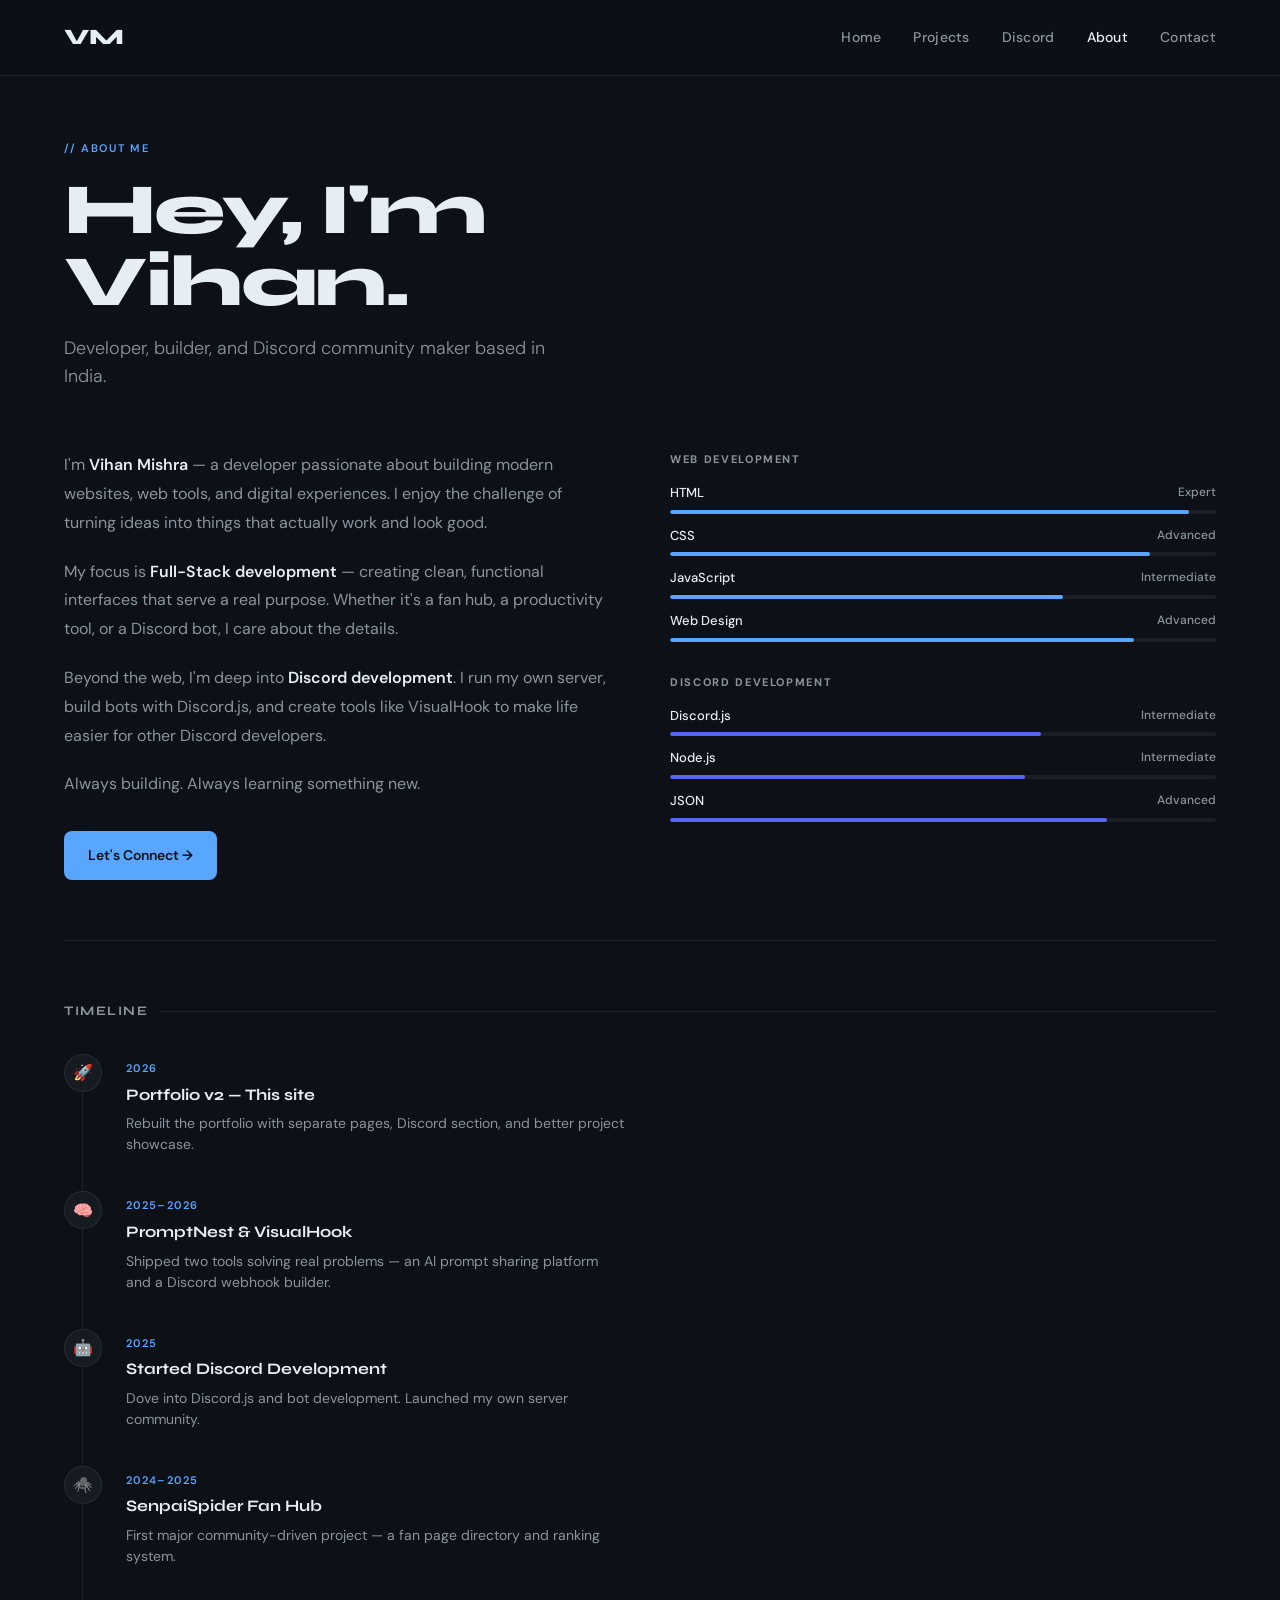
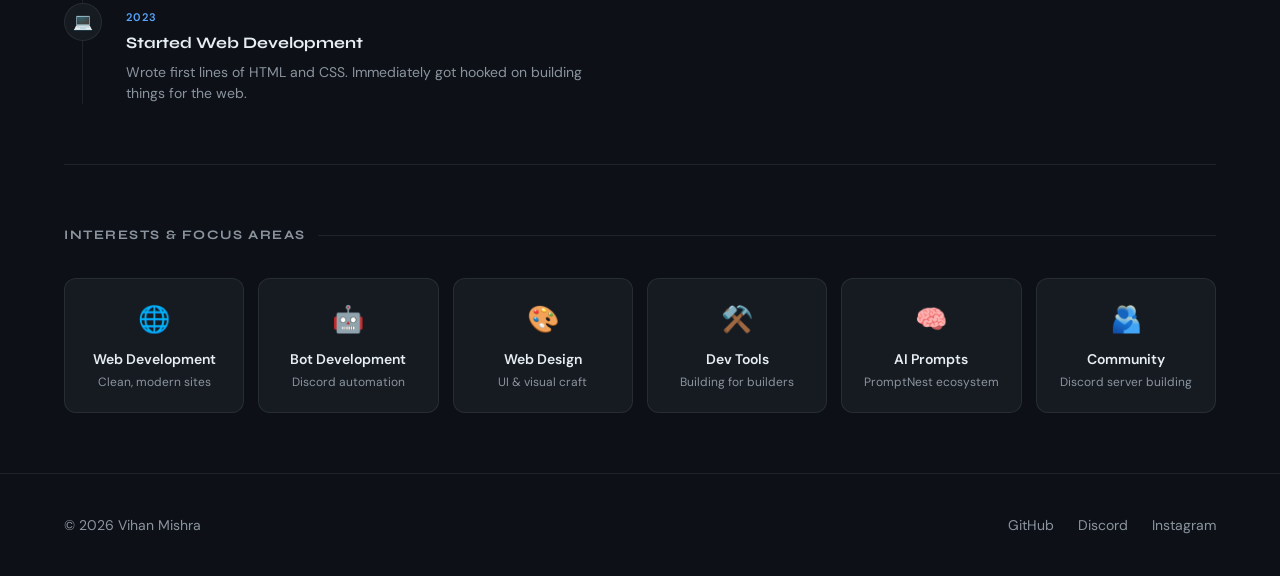
==== about.html @ db285f3c "Add files via upload" ====
<!DOCTYPE html>
<html lang="en">
<head>
<meta charset="UTF-8">
<meta name="viewport" content="width=device-width, initial-scale=1.0">
<title>About — Vihan Mishra</title>
<link rel="preconnect" href="https://fonts.googleapis.com">
<link rel="preconnect" href="https://fonts.gstatic.com" crossorigin>
<link href="https://fonts.googleapis.com/css2?family=Syne:wght@400;500;600;700;800&family=DM+Sans:ital,opsz,wght@0,9..40,300;0,9..40,400;0,9..40,500;1,9..40,300&display=swap" rel="stylesheet">
<link rel="stylesheet" href="shared.css">
<style>
.about-grid {
  display: grid;
  grid-template-columns: 1fr 1fr;
  gap: 60px;
  align-items: start;
}
@media (max-width: 760px) {
  .about-grid { grid-template-columns: 1fr; gap: 40px; }
}
.about-bio {
  font-size: 16px;
  color: var(--text-muted);
  line-height: 1.8;
}
.about-bio p { margin-bottom: 20px; }
.about-bio p:last-child { margin-bottom: 0; }
.about-bio strong { color: var(--text-primary); font-weight: 600; }

.skill-category {
  margin-bottom: 32px;
}
.skill-cat-title {
  font-size: 11px;
  font-weight: 700;
  letter-spacing: 0.15em;
  text-transform: uppercase;
  color: var(--text-muted);
  margin-bottom: 14px;
}
.skill-bars {
  display: flex;
  flex-direction: column;
  gap: 12px;
}
.skill-bar-item {
  display: flex;
  flex-direction: column;
  gap: 6px;
}
.skill-bar-label {
  display: flex;
  justify-content: space-between;
  font-size: 13px;
  font-weight: 500;
  color: var(--text-primary);
}
.skill-bar-label span { color: var(--text-muted); font-size: 12px; }
.skill-bar-track {
  height: 4px;
  background: rgba(255,255,255,0.06);
  border-radius: 2px;
  overflow: hidden;
}
.skill-bar-fill {
  height: 100%;
  background: var(--accent);
  border-radius: 2px;
  transform-origin: left;
  animation: fillBar 1.2s ease-out forwards;
  transform: scaleX(0);
}
@keyframes fillBar {
  to { transform: scaleX(1); }
}

.timeline {
  display: flex;
  flex-direction: column;
  gap: 0;
  position: relative;
}
.timeline::before {
  content: '';
  position: absolute;
  left: 18px;
  top: 0;
  bottom: 0;
  width: 1px;
  background: var(--border);
}
.tl-item {
  display: flex;
  gap: 24px;
  padding-bottom: 36px;
  position: relative;
}
.tl-item:last-child { padding-bottom: 0; }
.tl-dot {
  width: 38px;
  height: 38px;
  border-radius: 50%;
  background: var(--surface);
  border: 1px solid var(--border);
  display: flex;
  align-items: center;
  justify-content: center;
  font-size: 16px;
  flex-shrink: 0;
  position: relative;
  z-index: 1;
  transition: border-color 0.2s;
}
.tl-item:hover .tl-dot { border-color: var(--accent); }
.tl-content {
  padding-top: 6px;
}
.tl-date {
  font-size: 11px;
  font-weight: 600;
  letter-spacing: 0.1em;
  text-transform: uppercase;
  color: var(--accent);
  margin-bottom: 4px;
}
.tl-title {
  font-family: 'Syne', sans-serif;
  font-size: 16px;
  font-weight: 700;
  color: var(--text-primary);
  margin-bottom: 6px;
}
.tl-desc {
  font-size: 14px;
  color: var(--text-muted);
  line-height: 1.5;
}

.interests-grid {
  display: grid;
  grid-template-columns: repeat(auto-fill, minmax(180px, 1fr));
  gap: 14px;
  margin-top: 32px;
}
.interest-card {
  background: var(--surface);
  border: 1px solid var(--border);
  border-radius: 12px;
  padding: 20px;
  text-align: center;
  transition: all 0.2s;
}
.interest-card:hover {
  border-color: var(--accent);
  transform: translateY(-2px);
}
.interest-card .i-icon { font-size: 26px; margin-bottom: 8px; }
.interest-card .i-name { font-size: 14px; font-weight: 600; color: var(--text-primary); }
.interest-card .i-desc { font-size: 12px; color: var(--text-muted); margin-top: 2px; }
</style>
</head>
<body>
<nav class="nav">
  <a href="index.html" class="nav-logo">VM</a>
  <div class="nav-links">
    <a href="index.html">Home</a>
    <a href="projects.html">Projects</a>
    <a href="discord.html">Discord</a>
    <a href="about.html" class="active">About</a>
    <a href="contact.html">Contact</a>
  </div>
  <button class="nav-toggle" onclick="document.querySelector('.nav-links').classList.toggle('open')">☰</button>
</nav>

<main>
  <header class="page-header">
    <span class="page-tag">// about me</span>
    <h1>Hey, I'm<br>Vihan.</h1>
    <p>Developer, builder, and Discord community maker based in India.</p>
  </header>

  <section class="section" style="padding-top: 0;">
    <div class="about-grid">
      <div class="about-bio">
        <p>I'm <strong>Vihan Mishra</strong> — a developer passionate about building modern websites, web tools, and digital experiences. I enjoy the challenge of turning ideas into things that actually work and look good.</p>
        <p>My focus is <strong>Full-Stack development</strong> — creating clean, functional interfaces that serve a real purpose. Whether it's a fan hub, a productivity tool, or a Discord bot, I care about the details.</p>
        <p>Beyond the web, I'm deep into <strong>Discord development</strong>. I run my own server, build bots with Discord.js, and create tools like VisualHook to make life easier for other Discord developers.</p>
        <p>Always building. Always learning something new.</p>
        <div style="margin-top: 32px;">
          <a href="contact.html" style="display: inline-flex; align-items: center; gap: 8px; background: var(--accent); color: #0d1117; padding: 12px 24px; border-radius: 8px; font-weight: 600; font-size: 14px; text-decoration: none; transition: all 0.2s;">
            Let's Connect →
          </a>
        </div>
      </div>

      <div>
        <div class="skill-category">
          <div class="skill-cat-title">Web Development</div>
          <div class="skill-bars">
            <div class="skill-bar-item">
              <div class="skill-bar-label">HTML <span>Expert</span></div>
              <div class="skill-bar-track"><div class="skill-bar-fill" style="width: 95%;"></div></div>
            </div>
            <div class="skill-bar-item">
              <div class="skill-bar-label">CSS <span>Advanced</span></div>
              <div class="skill-bar-track"><div class="skill-bar-fill" style="width: 88%; animation-delay: 0.1s;"></div></div>
            </div>
            <div class="skill-bar-item">
              <div class="skill-bar-label">JavaScript <span>Intermediate</span></div>
              <div class="skill-bar-track"><div class="skill-bar-fill" style="width: 72%; animation-delay: 0.2s;"></div></div>
            </div>
            <div class="skill-bar-item">
              <div class="skill-bar-label">Web Design <span>Advanced</span></div>
              <div class="skill-bar-track"><div class="skill-bar-fill" style="width: 85%; animation-delay: 0.3s;"></div></div>
            </div>
          </div>
        </div>

        <div class="skill-category">
          <div class="skill-cat-title">Discord Development</div>
          <div class="skill-bars">
            <div class="skill-bar-item">
              <div class="skill-bar-label">Discord.js <span>Intermediate</span></div>
              <div class="skill-bar-track"><div class="skill-bar-fill" style="width: 68%; animation-delay: 0.4s; background: #5865F2;"></div></div>
            </div>
            <div class="skill-bar-item">
              <div class="skill-bar-label">Node.js <span>Intermediate</span></div>
              <div class="skill-bar-track"><div class="skill-bar-fill" style="width: 65%; animation-delay: 0.5s; background: #5865F2;"></div></div>
            </div>
            <div class="skill-bar-item">
              <div class="skill-bar-label">JSON <span>Advanced</span></div>
              <div class="skill-bar-track"><div class="skill-bar-fill" style="width: 80%; animation-delay: 0.6s; background: #5865F2;"></div></div>
            </div>
          </div>
        </div>
      </div>
    </div>
  </section>

  <div class="divider"></div>

  <section class="section">
    <div class="section-title">Timeline</div>
    <div class="timeline" style="max-width: 560px;">
      <div class="tl-item">
        <div class="tl-dot">🚀</div>
        <div class="tl-content">
          <div class="tl-date">2026</div>
          <div class="tl-title">Portfolio v2 — This site</div>
          <div class="tl-desc">Rebuilt the portfolio with separate pages, Discord section, and better project showcase.</div>
        </div>
      </div>
      <div class="tl-item">
        <div class="tl-dot">🧠</div>
        <div class="tl-content">
          <div class="tl-date">2025–2026</div>
          <div class="tl-title">PromptNest & VisualHook</div>
          <div class="tl-desc">Shipped two tools solving real problems — an AI prompt sharing platform and a Discord webhook builder.</div>
        </div>
      </div>
      <div class="tl-item">
        <div class="tl-dot">🤖</div>
        <div class="tl-content">
          <div class="tl-date">2025</div>
          <div class="tl-title">Started Discord Development</div>
          <div class="tl-desc">Dove into Discord.js and bot development. Launched my own server community.</div>
        </div>
      </div>
      <div class="tl-item">
        <div class="tl-dot">🕷️</div>
        <div class="tl-content">
          <div class="tl-date">2024–2025</div>
          <div class="tl-title">SenpaiSpider Fan Hub</div>
          <div class="tl-desc">First major community-driven project — a fan page directory and ranking system.</div>
        </div>
      </div>
      <div class="tl-item">
        <div class="tl-dot">💻</div>
        <div class="tl-content">
          <div class="tl-date">2023</div>
          <div class="tl-title">Started Web Development</div>
          <div class="tl-desc">Wrote first lines of HTML and CSS. Immediately got hooked on building things for the web.</div>
        </div>
      </div>
    </div>
  </section>

  <div class="divider"></div>

  <section class="section">
    <div class="section-title">Interests & Focus Areas</div>
    <div class="interests-grid">
      <div class="interest-card">
        <div class="i-icon">🌐</div>
        <div class="i-name">Web Development</div>
        <div class="i-desc">Clean, modern sites</div>
      </div>
      <div class="interest-card">
        <div class="i-icon">🤖</div>
        <div class="i-name">Bot Development</div>
        <div class="i-desc">Discord automation</div>
      </div>
      <div class="interest-card">
        <div class="i-icon">🎨</div>
        <div class="i-name">Web Design</div>
        <div class="i-desc">UI & visual craft</div>
      </div>
      <div class="interest-card">
        <div class="i-icon">⚒️</div>
        <div class="i-name">Dev Tools</div>
        <div class="i-desc">Building for builders</div>
      </div>
      <div class="interest-card">
        <div class="i-icon">🧠</div>
        <div class="i-name">AI Prompts</div>
        <div class="i-desc">PromptNest ecosystem</div>
      </div>
      <div class="interest-card">
        <div class="i-icon">🫂</div>
        <div class="i-name">Community</div>
        <div class="i-desc">Discord server building</div>
      </div>
    </div>
  </section>
</main>

<footer class="footer">
  <span>© 2026 Vihan Mishra</span>
  <div class="footer-links">
    <a href="https://github.com/skullvension" target="_blank">GitHub</a>
    <a href="https://discord.com/invite/7tSPQjtkhz" target="_blank">Discord</a>
    <a href="https://www.instagram.com/skullvension/" target="_blank">Instagram</a>
  </div>
</footer>
</body>
</html>
---- shared.css ----
*, *::before, *::after {
  box-sizing: border-box;
  margin: 0;
  padding: 0;
}

:root {
  --bg: #0d1117;
  --surface: #161b22;
  --surface-hover: #1c2330;
  --border: rgba(255,255,255,0.08);
  --border-hover: rgba(88,166,255,0.3);
  --text-primary: #e6edf3;
  --text-muted: #8b949e;
  --accent: #58a6ff;
  --accent-dim: rgba(88,166,255,0.15);
  --discord: #5865F2;
}

html { scroll-behavior: smooth; }

body {
  background: var(--bg);
  color: var(--text-primary);
  font-family: 'DM Sans', sans-serif;
  font-size: 16px;
  line-height: 1.6;
  -webkit-font-smoothing: antialiased;
}

/* NAV */
.nav {
  position: fixed;
  top: 0;
  left: 0;
  right: 0;
  z-index: 100;
  display: flex;
  align-items: center;
  justify-content: space-between;
  padding: 20px 5vw;
  background: rgba(13,17,23,0.85);
  backdrop-filter: blur(12px);
  border-bottom: 1px solid var(--border);
}
.nav-logo {
  font-family: 'Syne', sans-serif;
  font-size: 22px;
  font-weight: 800;
  color: var(--text-primary);
  text-decoration: none;
  letter-spacing: -0.02em;
}
.nav-logo span { color: var(--accent); }
.nav-links {
  display: flex;
  gap: 32px;
  align-items: center;
}
.nav-links a {
  font-size: 14px;
  font-weight: 500;
  color: var(--text-muted);
  text-decoration: none;
  letter-spacing: 0.02em;
  transition: color 0.2s;
}
.nav-links a:hover, .nav-links a.active { color: var(--text-primary); }
.nav-toggle {
  display: none;
  background: none;
  border: none;
  color: var(--text-primary);
  font-size: 22px;
  cursor: pointer;
}

@media (max-width: 680px) {
  .nav-toggle { display: block; }
  .nav-links {
    display: none;
    position: absolute;
    top: 100%;
    left: 0;
    right: 0;
    flex-direction: column;
    background: var(--surface);
    padding: 20px;
    gap: 16px;
    border-bottom: 1px solid var(--border);
  }
  .nav-links.open { display: flex; }
}

/* FOOTER */
.footer {
  border-top: 1px solid var(--border);
  padding: 40px 5vw;
  display: flex;
  justify-content: space-between;
  align-items: center;
  flex-wrap: wrap;
  gap: 16px;
  font-size: 14px;
  color: var(--text-muted);
}
.footer-links {
  display: flex;
  gap: 24px;
}
.footer-links a {
  color: var(--text-muted);
  text-decoration: none;
  transition: color 0.2s;
}
.footer-links a:hover { color: var(--accent); }

/* PAGE HEADER */
.page-header {
  padding: 140px 5vw 60px;
}
.page-tag {
  font-size: 11px;
  font-weight: 600;
  letter-spacing: 0.15em;
  text-transform: uppercase;
  color: var(--accent);
  margin-bottom: 16px;
  display: block;
}
.page-header h1 {
  font-family: 'Syne', sans-serif;
  font-size: clamp(36px, 7vw, 72px);
  font-weight: 800;
  line-height: 1;
  letter-spacing: -0.03em;
  color: var(--text-primary);
  margin-bottom: 16px;
}
.page-header p {
  font-size: clamp(15px, 2vw, 18px);
  color: var(--text-muted);
  max-width: 520px;
  font-weight: 300;
  line-height: 1.6;
}

/* SECTION */
.section {
  padding: 60px 5vw;
}
.section-title {
  font-family: 'Syne', sans-serif;
  font-size: 13px;
  font-weight: 700;
  letter-spacing: 0.12em;
  text-transform: uppercase;
  color: var(--text-muted);
  margin-bottom: 32px;
  display: flex;
  align-items: center;
  gap: 12px;
}
.section-title::after {
  content: '';
  flex: 1;
  height: 1px;
  background: var(--border);
}

/* CARDS GRID */
.cards-grid {
  display: grid;
  grid-template-columns: repeat(auto-fill, minmax(300px, 1fr));
  gap: 20px;
}

/* PROJECT CARD */
.project-card {
  background: var(--surface);
  border: 1px solid var(--border);
  border-radius: 16px;
  padding: 28px;
  display: flex;
  flex-direction: column;
  gap: 16px;
  transition: all 0.3s;
}
.project-card:hover {
  border-color: var(--border-hover);
  transform: translateY(-3px);
  background: var(--surface-hover);
}
.project-card-top {
  display: flex;
  justify-content: space-between;
  align-items: flex-start;
}
.project-icon {
  width: 44px;
  height: 44px;
  border-radius: 10px;
  background: var(--accent-dim);
  display: flex;
  align-items: center;
  justify-content: center;
  font-size: 20px;
}
.project-badge {
  font-size: 11px;
  font-weight: 600;
  letter-spacing: 0.08em;
  text-transform: uppercase;
  padding: 4px 10px;
  border-radius: 100px;
  background: var(--accent-dim);
  color: var(--accent);
}
.project-badge.soon {
  background: rgba(255,165,0,0.12);
  color: #f0a500;
}
.project-badge.demo {
  background: rgba(100,200,100,0.12);
  color: #6dbf7a;
}
.project-card h3 {
  font-family: 'Syne', sans-serif;
  font-size: 18px;
  font-weight: 700;
  color: var(--text-primary);
  margin: 0;
}
.project-card p {
  font-size: 14px;
  color: var(--text-muted);
  line-height: 1.5;
  flex: 1;
}
.project-link {
  display: inline-flex;
  align-items: center;
  gap: 6px;
  font-size: 13px;
  font-weight: 600;
  color: var(--accent);
  text-decoration: none;
  padding: 8px 0;
  transition: gap 0.2s;
}
.project-link:hover { gap: 10px; }
.project-link.disabled {
  color: var(--text-muted);
  cursor: default;
  pointer-events: none;
}

/* SKILL TAG */
.skill-tags {
  display: flex;
  flex-wrap: wrap;
  gap: 10px;
}
.skill-tag {
  font-size: 13px;
  font-weight: 500;
  padding: 8px 16px;
  border-radius: 8px;
  background: var(--surface);
  border: 1px solid var(--border);
  color: var(--text-muted);
  transition: all 0.2s;
}
.skill-tag:hover {
  border-color: var(--accent);
  color: var(--accent);
  background: var(--accent-dim);
}

/* DIVIDER LINE */
.divider {
  height: 1px;
  background: var(--border);
  margin: 0 5vw;
}
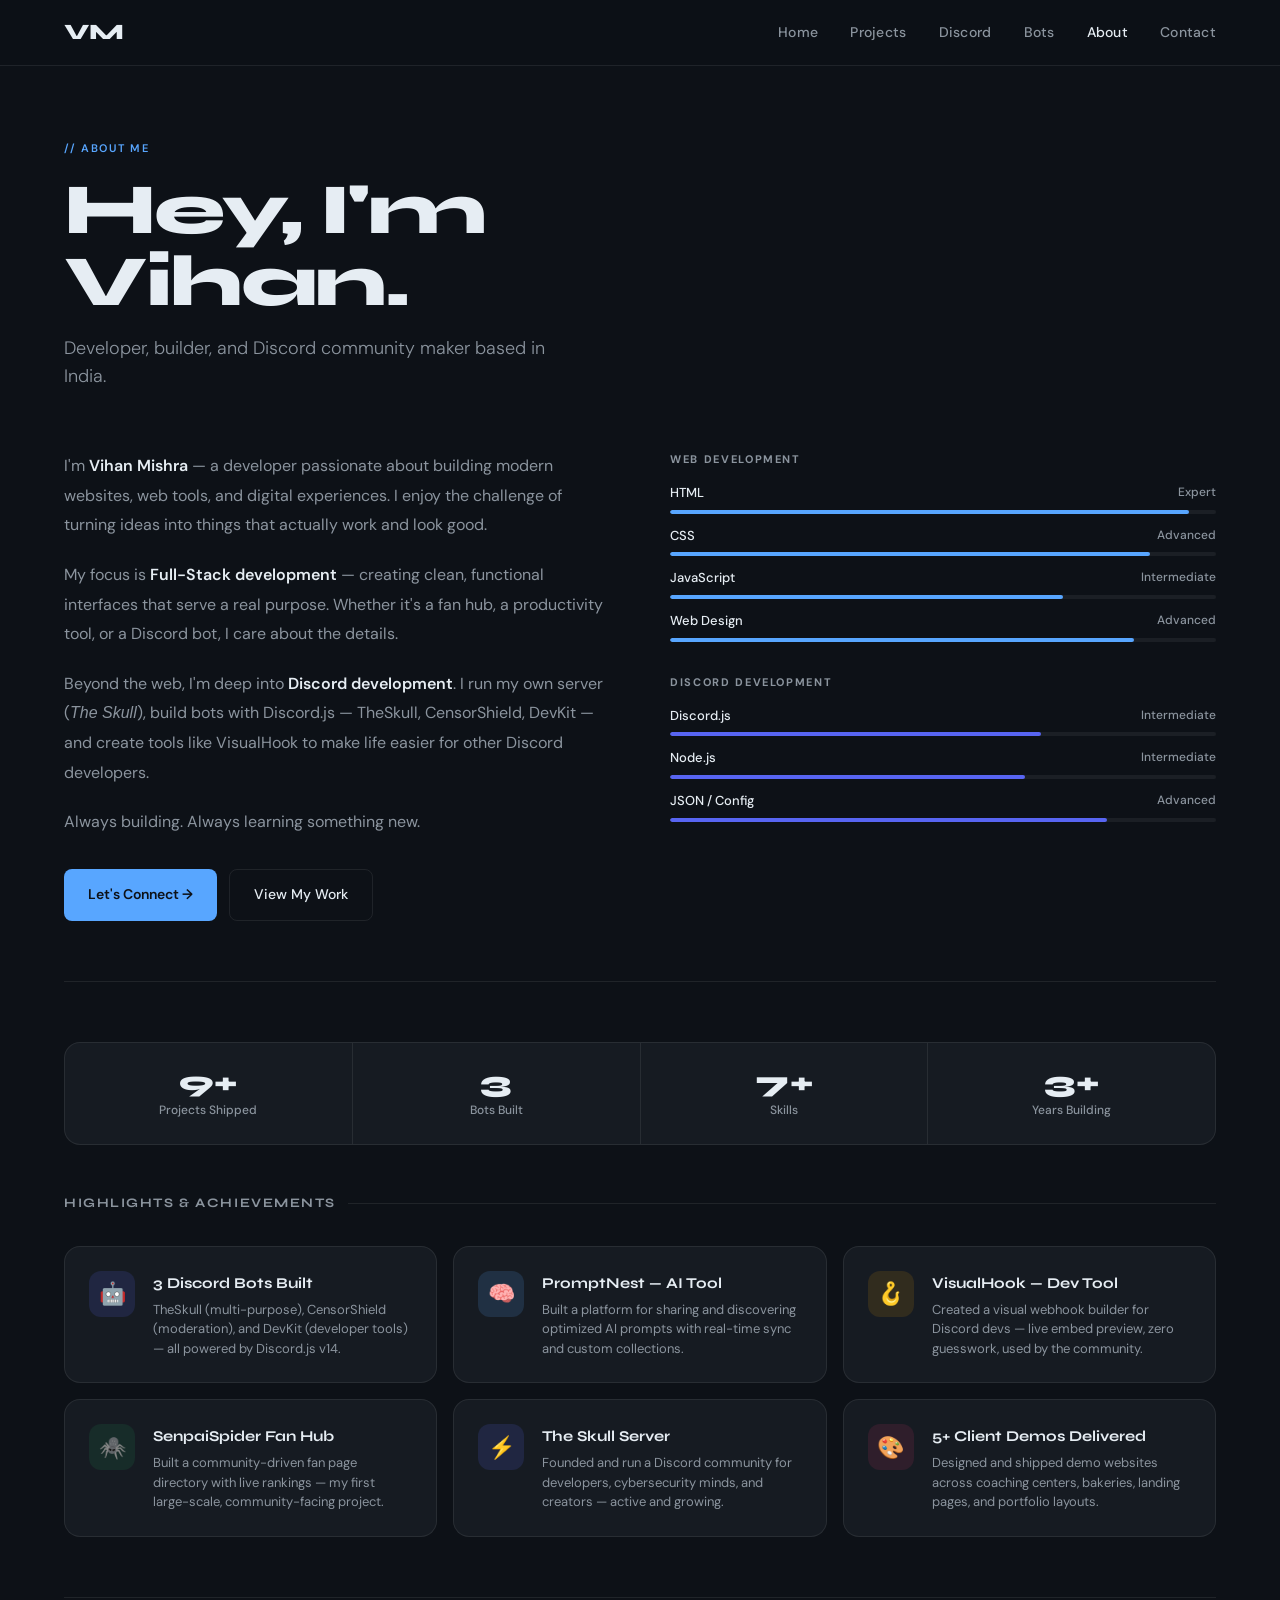
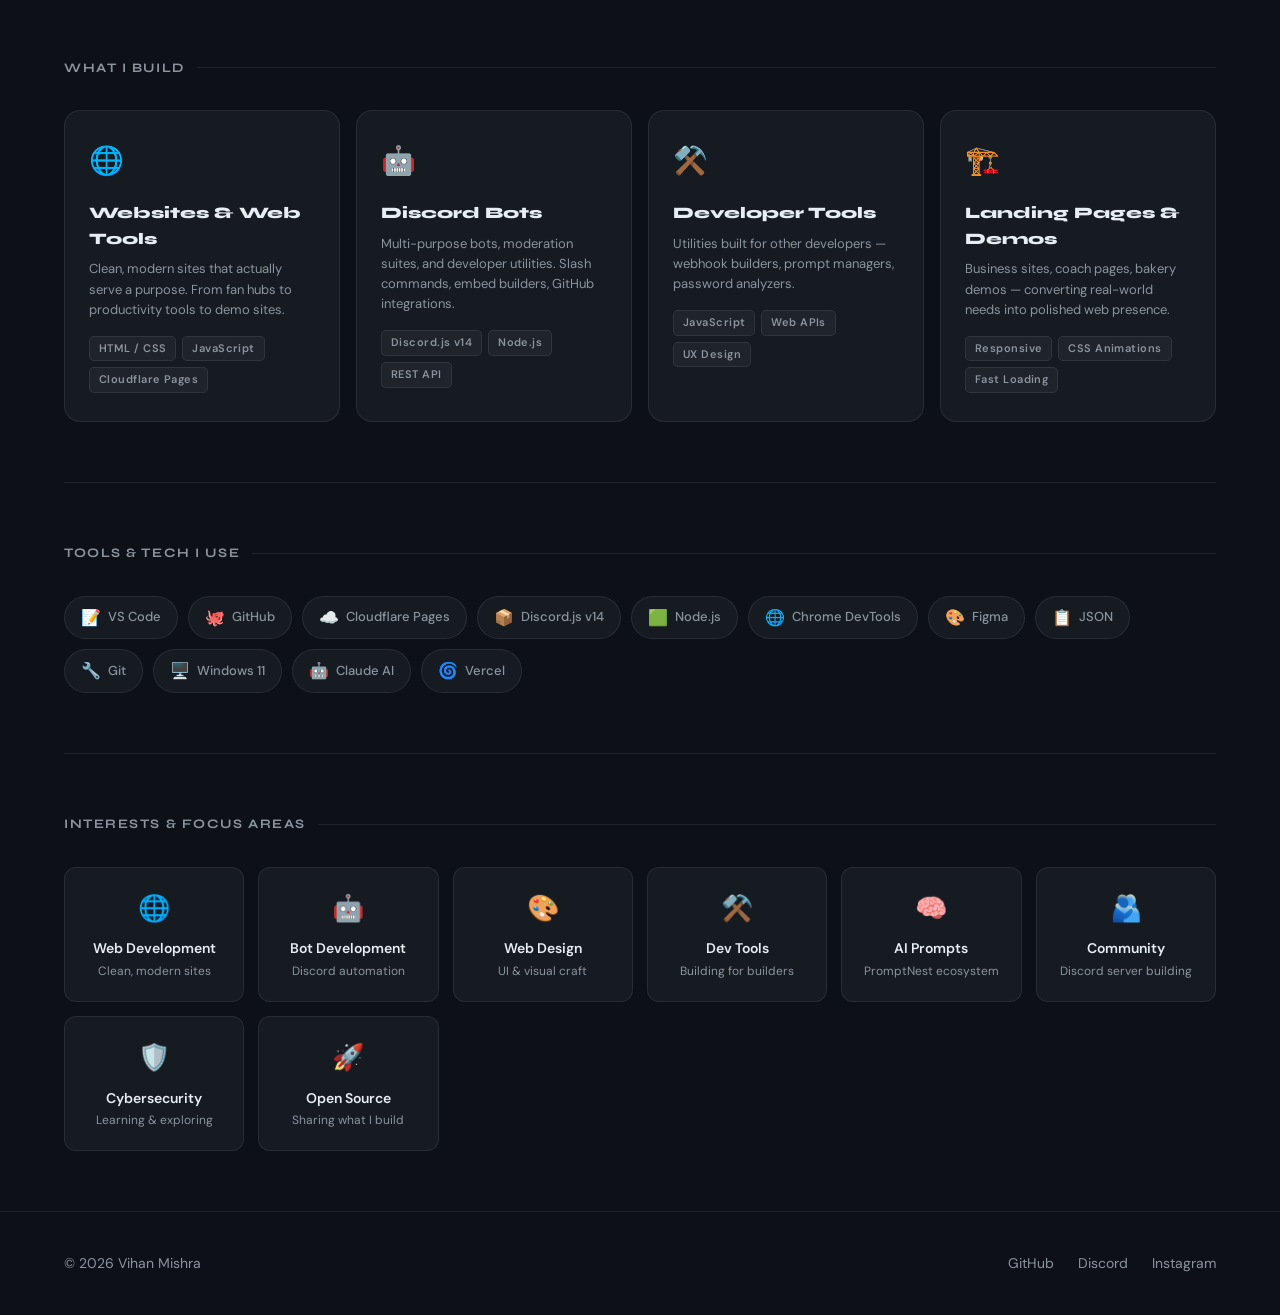
==== commit cae0613b: "Add files via upload" ====
--- a/about.html
+++ b/about.html
@@ -3,161 +3,13 @@
 <head>
 <meta charset="UTF-8">
 <meta name="viewport" content="width=device-width, initial-scale=1.0">
-<title>About — Vihan Mishra</title>
+<title>About | Vihan Mishra</title>
+<meta name="description" content="About Vihan Mishra — developer, builder, and Discord community maker based in India.">
 <link rel="preconnect" href="https://fonts.googleapis.com">
 <link rel="preconnect" href="https://fonts.gstatic.com" crossorigin>
 <link href="https://fonts.googleapis.com/css2?family=Syne:wght@400;500;600;700;800&family=DM+Sans:ital,opsz,wght@0,9..40,300;0,9..40,400;0,9..40,500;1,9..40,300&display=swap" rel="stylesheet">
-<link rel="stylesheet" href="shared.css">
-<style>
-.about-grid {
-  display: grid;
-  grid-template-columns: 1fr 1fr;
-  gap: 60px;
-  align-items: start;
-}
-@media (max-width: 760px) {
-  .about-grid { grid-template-columns: 1fr; gap: 40px; }
-}
-.about-bio {
-  font-size: 16px;
-  color: var(--text-muted);
-  line-height: 1.8;
-}
-.about-bio p { margin-bottom: 20px; }
-.about-bio p:last-child { margin-bottom: 0; }
-.about-bio strong { color: var(--text-primary); font-weight: 600; }
-
-.skill-category {
-  margin-bottom: 32px;
-}
-.skill-cat-title {
-  font-size: 11px;
-  font-weight: 700;
-  letter-spacing: 0.15em;
-  text-transform: uppercase;
-  color: var(--text-muted);
-  margin-bottom: 14px;
-}
-.skill-bars {
-  display: flex;
-  flex-direction: column;
-  gap: 12px;
-}
-.skill-bar-item {
-  display: flex;
-  flex-direction: column;
-  gap: 6px;
-}
-.skill-bar-label {
-  display: flex;
-  justify-content: space-between;
-  font-size: 13px;
-  font-weight: 500;
-  color: var(--text-primary);
-}
-.skill-bar-label span { color: var(--text-muted); font-size: 12px; }
-.skill-bar-track {
-  height: 4px;
-  background: rgba(255,255,255,0.06);
-  border-radius: 2px;
-  overflow: hidden;
-}
-.skill-bar-fill {
-  height: 100%;
-  background: var(--accent);
-  border-radius: 2px;
-  transform-origin: left;
-  animation: fillBar 1.2s ease-out forwards;
-  transform: scaleX(0);
-}
-@keyframes fillBar {
-  to { transform: scaleX(1); }
-}
-
-.timeline {
-  display: flex;
-  flex-direction: column;
-  gap: 0;
-  position: relative;
-}
-.timeline::before {
-  content: '';
-  position: absolute;
-  left: 18px;
-  top: 0;
-  bottom: 0;
-  width: 1px;
-  background: var(--border);
-}
-.tl-item {
-  display: flex;
-  gap: 24px;
-  padding-bottom: 36px;
-  position: relative;
-}
-.tl-item:last-child { padding-bottom: 0; }
-.tl-dot {
-  width: 38px;
-  height: 38px;
-  border-radius: 50%;
-  background: var(--surface);
-  border: 1px solid var(--border);
-  display: flex;
-  align-items: center;
-  justify-content: center;
-  font-size: 16px;
-  flex-shrink: 0;
-  position: relative;
-  z-index: 1;
-  transition: border-color 0.2s;
-}
-.tl-item:hover .tl-dot { border-color: var(--accent); }
-.tl-content {
-  padding-top: 6px;
-}
-.tl-date {
-  font-size: 11px;
-  font-weight: 600;
-  letter-spacing: 0.1em;
-  text-transform: uppercase;
-  color: var(--accent);
-  margin-bottom: 4px;
-}
-.tl-title {
-  font-family: 'Syne', sans-serif;
-  font-size: 16px;
-  font-weight: 700;
-  color: var(--text-primary);
-  margin-bottom: 6px;
-}
-.tl-desc {
-  font-size: 14px;
-  color: var(--text-muted);
-  line-height: 1.5;
-}
-
-.interests-grid {
-  display: grid;
-  grid-template-columns: repeat(auto-fill, minmax(180px, 1fr));
-  gap: 14px;
-  margin-top: 32px;
-}
-.interest-card {
-  background: var(--surface);
-  border: 1px solid var(--border);
-  border-radius: 12px;
-  padding: 20px;
-  text-align: center;
-  transition: all 0.2s;
-}
-.interest-card:hover {
-  border-color: var(--accent);
-  transform: translateY(-2px);
-}
-.interest-card .i-icon { font-size: 26px; margin-bottom: 8px; }
-.interest-card .i-name { font-size: 14px; font-weight: 600; color: var(--text-primary); }
-.interest-card .i-desc { font-size: 12px; color: var(--text-muted); margin-top: 2px; }
-</style>
+<link rel="stylesheet" href="css/shared.css">
+<link rel="stylesheet" href="css/about.css">
 </head>
 <body>
 <nav class="nav">
@@ -166,10 +18,11 @@
     <a href="index.html">Home</a>
     <a href="projects.html">Projects</a>
     <a href="discord.html">Discord</a>
+    <a href="bots.html">Bots</a>
     <a href="about.html" class="active">About</a>
     <a href="contact.html">Contact</a>
   </div>
-  <button class="nav-toggle" onclick="document.querySelector('.nav-links').classList.toggle('open')">☰</button>
+  <button class="nav-toggle" aria-label="Toggle navigation">☰</button>
 </nav>
 
 <main>
@@ -179,17 +32,17 @@
     <p>Developer, builder, and Discord community maker based in India.</p>
   </header>
 
+  <!-- ── BIO + SKILLS ── -->
   <section class="section" style="padding-top: 0;">
     <div class="about-grid">
       <div class="about-bio">
         <p>I'm <strong>Vihan Mishra</strong> — a developer passionate about building modern websites, web tools, and digital experiences. I enjoy the challenge of turning ideas into things that actually work and look good.</p>
         <p>My focus is <strong>Full-Stack development</strong> — creating clean, functional interfaces that serve a real purpose. Whether it's a fan hub, a productivity tool, or a Discord bot, I care about the details.</p>
-        <p>Beyond the web, I'm deep into <strong>Discord development</strong>. I run my own server, build bots with Discord.js, and create tools like VisualHook to make life easier for other Discord developers.</p>
+        <p>Beyond the web, I'm deep into <strong>Discord development</strong>. I run my own server (<em>The Skull</em>), build bots with Discord.js — TheSkull, CensorShield, DevKit — and create tools like VisualHook to make life easier for other Discord developers.</p>
         <p>Always building. Always learning something new.</p>
-        <div style="margin-top: 32px;">
-          <a href="contact.html" style="display: inline-flex; align-items: center; gap: 8px; background: var(--accent); color: #0d1117; padding: 12px 24px; border-radius: 8px; font-weight: 600; font-size: 14px; text-decoration: none; transition: all 0.2s;">
-            Let's Connect →
-          </a>
+        <div style="margin-top: 32px; display: flex; gap: 12px; flex-wrap: wrap;">
+          <a href="contact.html" style="display:inline-flex;align-items:center;gap:8px;background:var(--accent);color:#0d1117;padding:12px 24px;border-radius:8px;font-weight:600;font-size:14px;text-decoration:none;">Let's Connect →</a>
+          <a href="projects.html" style="display:inline-flex;align-items:center;gap:8px;border:1px solid var(--border);color:var(--text-primary);padding:12px 24px;border-radius:8px;font-weight:500;font-size:14px;text-decoration:none;transition:all 0.2s;">View My Work</a>
         </div>
       </div>
 
@@ -199,19 +52,19 @@
           <div class="skill-bars">
             <div class="skill-bar-item">
               <div class="skill-bar-label">HTML <span>Expert</span></div>
-              <div class="skill-bar-track"><div class="skill-bar-fill" style="width: 95%;"></div></div>
+              <div class="skill-bar-track"><div class="skill-bar-fill" style="width:95%;"></div></div>
             </div>
             <div class="skill-bar-item">
               <div class="skill-bar-label">CSS <span>Advanced</span></div>
-              <div class="skill-bar-track"><div class="skill-bar-fill" style="width: 88%; animation-delay: 0.1s;"></div></div>
+              <div class="skill-bar-track"><div class="skill-bar-fill" style="width:88%;animation-delay:0.1s;"></div></div>
             </div>
             <div class="skill-bar-item">
               <div class="skill-bar-label">JavaScript <span>Intermediate</span></div>
-              <div class="skill-bar-track"><div class="skill-bar-fill" style="width: 72%; animation-delay: 0.2s;"></div></div>
+              <div class="skill-bar-track"><div class="skill-bar-fill" style="width:72%;animation-delay:0.2s;"></div></div>
             </div>
             <div class="skill-bar-item">
               <div class="skill-bar-label">Web Design <span>Advanced</span></div>
-              <div class="skill-bar-track"><div class="skill-bar-fill" style="width: 85%; animation-delay: 0.3s;"></div></div>
+              <div class="skill-bar-track"><div class="skill-bar-fill" style="width:85%;animation-delay:0.3s;"></div></div>
             </div>
           </div>
         </div>
@@ -221,15 +74,15 @@
           <div class="skill-bars">
             <div class="skill-bar-item">
               <div class="skill-bar-label">Discord.js <span>Intermediate</span></div>
-              <div class="skill-bar-track"><div class="skill-bar-fill" style="width: 68%; animation-delay: 0.4s; background: #5865F2;"></div></div>
+              <div class="skill-bar-track"><div class="skill-bar-fill" style="width:68%;animation-delay:0.4s;background:#5865F2;"></div></div>
             </div>
             <div class="skill-bar-item">
               <div class="skill-bar-label">Node.js <span>Intermediate</span></div>
-              <div class="skill-bar-track"><div class="skill-bar-fill" style="width: 65%; animation-delay: 0.5s; background: #5865F2;"></div></div>
-            </div>
-            <div class="skill-bar-item">
-              <div class="skill-bar-label">JSON <span>Advanced</span></div>
-              <div class="skill-bar-track"><div class="skill-bar-fill" style="width: 80%; animation-delay: 0.6s; background: #5865F2;"></div></div>
+              <div class="skill-bar-track"><div class="skill-bar-fill" style="width:65%;animation-delay:0.5s;background:#5865F2;"></div></div>
+            </div>
+            <div class="skill-bar-item">
+              <div class="skill-bar-label">JSON / Config <span>Advanced</span></div>
+              <div class="skill-bar-track"><div class="skill-bar-fill" style="width:80%;animation-delay:0.6s;background:#5865F2;"></div></div>
             </div>
           </div>
         </div>
@@ -239,56 +92,150 @@
 
   <div class="divider"></div>
 
-  <section class="section">
-    <div class="section-title">Timeline</div>
-    <div class="timeline" style="max-width: 560px;">
-      <div class="tl-item">
-        <div class="tl-dot">🚀</div>
-        <div class="tl-content">
-          <div class="tl-date">2026</div>
-          <div class="tl-title">Portfolio v2 — This site</div>
-          <div class="tl-desc">Rebuilt the portfolio with separate pages, Discord section, and better project showcase.</div>
-        </div>
-      </div>
-      <div class="tl-item">
-        <div class="tl-dot">🧠</div>
-        <div class="tl-content">
-          <div class="tl-date">2025–2026</div>
-          <div class="tl-title">PromptNest & VisualHook</div>
-          <div class="tl-desc">Shipped two tools solving real problems — an AI prompt sharing platform and a Discord webhook builder.</div>
-        </div>
-      </div>
-      <div class="tl-item">
-        <div class="tl-dot">🤖</div>
-        <div class="tl-content">
-          <div class="tl-date">2025</div>
-          <div class="tl-title">Started Discord Development</div>
-          <div class="tl-desc">Dove into Discord.js and bot development. Launched my own server community.</div>
-        </div>
-      </div>
-      <div class="tl-item">
-        <div class="tl-dot">🕷️</div>
-        <div class="tl-content">
-          <div class="tl-date">2024–2025</div>
-          <div class="tl-title">SenpaiSpider Fan Hub</div>
-          <div class="tl-desc">First major community-driven project — a fan page directory and ranking system.</div>
-        </div>
-      </div>
-      <div class="tl-item">
-        <div class="tl-dot">💻</div>
-        <div class="tl-content">
-          <div class="tl-date">2023</div>
-          <div class="tl-title">Started Web Development</div>
-          <div class="tl-desc">Wrote first lines of HTML and CSS. Immediately got hooked on building things for the web.</div>
-        </div>
-      </div>
-    </div>
-  </section>
-
-  <div class="divider"></div>
-
-  <section class="section">
-    <div class="section-title">Interests & Focus Areas</div>
+  <!-- ── QUICK STATS ── -->
+  <section class="section">
+    <div class="about-stats">
+      <div class="about-stat">
+        <div class="as-num">9+</div>
+        <div class="as-label">Projects Shipped</div>
+      </div>
+      <div class="about-stat">
+        <div class="as-num">3</div>
+        <div class="as-label">Bots Built</div>
+      </div>
+      <div class="about-stat">
+        <div class="as-num">7+</div>
+        <div class="as-label">Skills</div>
+      </div>
+      <div class="about-stat">
+        <div class="as-num">3+</div>
+        <div class="as-label">Years Building</div>
+      </div>
+    </div>
+
+    <!-- ── ACHIEVEMENTS ── -->
+    <div class="section-title">Highlights &amp; Achievements</div>
+    <div class="achievements-grid">
+      <div class="achievement-card">
+        <div class="achievement-icon purple">🤖</div>
+        <div class="achievement-content">
+          <h4>3 Discord Bots Built</h4>
+          <p>TheSkull (multi-purpose), CensorShield (moderation), and DevKit (developer tools) — all powered by Discord.js v14.</p>
+        </div>
+      </div>
+      <div class="achievement-card">
+        <div class="achievement-icon" style="background:rgba(88,166,255,0.15);">🧠</div>
+        <div class="achievement-content">
+          <h4>PromptNest — AI Tool</h4>
+          <p>Built a platform for sharing and discovering optimized AI prompts with real-time sync and custom collections.</p>
+        </div>
+      </div>
+      <div class="achievement-card">
+        <div class="achievement-icon orange">🪝</div>
+        <div class="achievement-content">
+          <h4>VisualHook — Dev Tool</h4>
+          <p>Created a visual webhook builder for Discord devs — live embed preview, zero guesswork, used by the community.</p>
+        </div>
+      </div>
+      <div class="achievement-card">
+        <div class="achievement-icon green">🕷️</div>
+        <div class="achievement-content">
+          <h4>SenpaiSpider Fan Hub</h4>
+          <p>Built a community-driven fan page directory with live rankings — my first large-scale, community-facing project.</p>
+        </div>
+      </div>
+      <div class="achievement-card">
+        <div class="achievement-icon purple">⚡</div>
+        <div class="achievement-content">
+          <h4>The Skull Server</h4>
+          <p>Founded and run a Discord community for developers, cybersecurity minds, and creators — active and growing.</p>
+        </div>
+      </div>
+      <div class="achievement-card">
+        <div class="achievement-icon pink">🎨</div>
+        <div class="achievement-content">
+          <h4>5+ Client Demos Delivered</h4>
+          <p>Designed and shipped demo websites across coaching centers, bakeries, landing pages, and portfolio layouts.</p>
+        </div>
+      </div>
+    </div>
+  </section>
+
+  <div class="divider"></div>
+
+  <!-- ── WHAT I BUILD ── -->
+  <section class="section">
+    <div class="section-title">What I Build</div>
+    <div class="build-grid">
+      <div class="build-card">
+        <div class="build-emoji">🌐</div>
+        <h4>Websites &amp; Web Tools</h4>
+        <p>Clean, modern sites that actually serve a purpose. From fan hubs to productivity tools to demo sites.</p>
+        <div class="build-examples">
+          <span class="build-ex">HTML / CSS</span>
+          <span class="build-ex">JavaScript</span>
+          <span class="build-ex">Cloudflare Pages</span>
+        </div>
+      </div>
+      <div class="build-card discord">
+        <div class="build-emoji">🤖</div>
+        <h4>Discord Bots</h4>
+        <p>Multi-purpose bots, moderation suites, and developer utilities. Slash commands, embed builders, GitHub integrations.</p>
+        <div class="build-examples">
+          <span class="build-ex">Discord.js v14</span>
+          <span class="build-ex">Node.js</span>
+          <span class="build-ex">REST API</span>
+        </div>
+      </div>
+      <div class="build-card">
+        <div class="build-emoji">⚒️</div>
+        <h4>Developer Tools</h4>
+        <p>Utilities built for other developers — webhook builders, prompt managers, password analyzers.</p>
+        <div class="build-examples">
+          <span class="build-ex">JavaScript</span>
+          <span class="build-ex">Web APIs</span>
+          <span class="build-ex">UX Design</span>
+        </div>
+      </div>
+      <div class="build-card">
+        <div class="build-emoji">🏗️</div>
+        <h4>Landing Pages &amp; Demos</h4>
+        <p>Business sites, coach pages, bakery demos — converting real-world needs into polished web presence.</p>
+        <div class="build-examples">
+          <span class="build-ex">Responsive</span>
+          <span class="build-ex">CSS Animations</span>
+          <span class="build-ex">Fast Loading</span>
+        </div>
+      </div>
+    </div>
+  </section>
+
+  <div class="divider"></div>
+
+  <!-- ── TOOLS I USE ── -->
+  <section class="section">
+    <div class="section-title">Tools &amp; Tech I Use</div>
+    <div class="tools-mosaic">
+      <div class="tool-pill"><span>📝</span> VS Code</div>
+      <div class="tool-pill"><span>🐙</span> GitHub</div>
+      <div class="tool-pill"><span>☁️</span> Cloudflare Pages</div>
+      <div class="tool-pill"><span>📦</span> Discord.js v14</div>
+      <div class="tool-pill"><span>🟩</span> Node.js</div>
+      <div class="tool-pill"><span>🌐</span> Chrome DevTools</div>
+      <div class="tool-pill"><span>🎨</span> Figma</div>
+      <div class="tool-pill"><span>📋</span> JSON</div>
+      <div class="tool-pill"><span>🔧</span> Git</div>
+      <div class="tool-pill"><span>🖥️</span> Windows 11</div>
+      <div class="tool-pill"><span>🤖</span> Claude AI</div>
+      <div class="tool-pill"><span>🌀</span> Vercel</div>
+    </div>
+  </section>
+
+  <div class="divider"></div>
+
+  <!-- ── INTERESTS ── -->
+  <section class="section">
+    <div class="section-title">Interests &amp; Focus Areas</div>
     <div class="interests-grid">
       <div class="interest-card">
         <div class="i-icon">🌐</div>
@@ -303,7 +250,7 @@
       <div class="interest-card">
         <div class="i-icon">🎨</div>
         <div class="i-name">Web Design</div>
-        <div class="i-desc">UI & visual craft</div>
+        <div class="i-desc">UI &amp; visual craft</div>
       </div>
       <div class="interest-card">
         <div class="i-icon">⚒️</div>
@@ -320,6 +267,16 @@
         <div class="i-name">Community</div>
         <div class="i-desc">Discord server building</div>
       </div>
+      <div class="interest-card">
+        <div class="i-icon">🛡️</div>
+        <div class="i-name">Cybersecurity</div>
+        <div class="i-desc">Learning &amp; exploring</div>
+      </div>
+      <div class="interest-card">
+        <div class="i-icon">🚀</div>
+        <div class="i-name">Open Source</div>
+        <div class="i-desc">Sharing what I build</div>
+      </div>
     </div>
   </section>
 </main>
@@ -327,10 +284,12 @@
 <footer class="footer">
   <span>© 2026 Vihan Mishra</span>
   <div class="footer-links">
-    <a href="https://github.com/skullvension" target="_blank">GitHub</a>
-    <a href="https://discord.com/invite/7tSPQjtkhz" target="_blank">Discord</a>
-    <a href="https://www.instagram.com/skullvension/" target="_blank">Instagram</a>
+    <a href="https://github.com/skullvension" target="_blank" rel="noopener">GitHub</a>
+    <a href="https://discord.com/invite/7tSPQjtkhz" target="_blank" rel="noopener">Discord</a>
+    <a href="https://www.instagram.com/skullvension/" target="_blank" rel="noopener">Instagram</a>
   </div>
 </footer>
+
+<script src="js/nav.js"></script>
 </body>
 </html>
--- a/css/shared.css
+++ b/css/shared.css
@@ -0,0 +1,285 @@
+*, *::before, *::after {
+  box-sizing: border-box;
+  margin: 0;
+  padding: 0;
+}
+
+:root {
+  --bg: #0d1117;
+  --surface: #161b22;
+  --surface-hover: #1c2330;
+  --border: rgba(255,255,255,0.08);
+  --border-hover: rgba(88,166,255,0.3);
+  --text-primary: #e6edf3;
+  --text-muted: #8b949e;
+  --accent: #58a6ff;
+  --accent-dim: rgba(88,166,255,0.15);
+  --discord: #5865F2;
+}
+
+html { scroll-behavior: smooth; }
+
+body {
+  background: var(--bg);
+  color: var(--text-primary);
+  font-family: 'DM Sans', sans-serif;
+  font-size: 16px;
+  line-height: 1.6;
+  -webkit-font-smoothing: antialiased;
+}
+
+/* NAV */
+.nav {
+  position: fixed;
+  top: 0;
+  left: 0;
+  right: 0;
+  z-index: 100;
+  display: flex;
+  align-items: center;
+  justify-content: space-between;
+  padding: 15px 5vw;
+  background: rgba(13,17,23,0.85);
+  backdrop-filter: blur(12px);
+  border-bottom: 1px solid var(--border);
+}
+.nav-logo {
+  font-family: 'Syne', sans-serif;
+  font-size: 22px;
+  font-weight: 800;
+  color: var(--text-primary);
+  text-decoration: none;
+  letter-spacing: -0.02em;
+}
+.nav-logo span { color: var(--accent); }
+.nav-links {
+  display: flex;
+  gap: 32px;
+  align-items: center;
+}
+.nav-links a {
+  font-size: 14px;
+  font-weight: 500;
+  color: var(--text-muted);
+  text-decoration: none;
+  letter-spacing: 0.02em;
+  transition: color 0.2s;
+}
+.nav-links a:hover, .nav-links a.active { color: var(--text-primary); }
+.nav-toggle {
+  display: none;
+  background: none;
+  border: none;
+  color: var(--text-primary);
+  font-size: 22px;
+  cursor: pointer;
+}
+
+@media (max-width: 680px) {
+  .nav-toggle { display: block; }
+  .nav-links {
+    display: none;
+    position: absolute;
+    top: 100%;
+    left: 0;
+    right: 0;
+    flex-direction: column;
+    background: var(--surface);
+    padding: 20px;
+    gap: 16px;
+    border-bottom: 1px solid var(--border);
+  }
+  .nav-links.open { display: flex; }
+}
+
+/* FOOTER */
+.footer {
+  border-top: 1px solid var(--border);
+  padding: 40px 5vw;
+  display: flex;
+  justify-content: space-between;
+  align-items: center;
+  flex-wrap: wrap;
+  gap: 16px;
+  font-size: 14px;
+  color: var(--text-muted);
+}
+.footer-links {
+  display: flex;
+  gap: 24px;
+}
+.footer-links a {
+  color: var(--text-muted);
+  text-decoration: none;
+  transition: color 0.2s;
+}
+.footer-links a:hover { color: var(--accent); }
+
+/* PAGE HEADER */
+.page-header {
+  padding: 140px 5vw 60px;
+}
+.page-tag {
+  font-size: 11px;
+  font-weight: 600;
+  letter-spacing: 0.15em;
+  text-transform: uppercase;
+  color: var(--accent);
+  margin-bottom: 16px;
+  display: block;
+}
+.page-header h1 {
+  font-family: 'Syne', sans-serif;
+  font-size: clamp(36px, 7vw, 72px);
+  font-weight: 800;
+  line-height: 1;
+  letter-spacing: -0.03em;
+  color: var(--text-primary);
+  margin-bottom: 16px;
+}
+.page-header p {
+  font-size: clamp(15px, 2vw, 18px);
+  color: var(--text-muted);
+  max-width: 520px;
+  font-weight: 300;
+  line-height: 1.6;
+}
+
+/* SECTION */
+.section {
+  padding: 60px 5vw;
+}
+.section-title {
+  font-family: 'Syne', sans-serif;
+  font-size: 13px;
+  font-weight: 700;
+  letter-spacing: 0.12em;
+  text-transform: uppercase;
+  color: var(--text-muted);
+  margin-bottom: 32px;
+  display: flex;
+  align-items: center;
+  gap: 12px;
+}
+.section-title::after {
+  content: '';
+  flex: 1;
+  height: 1px;
+  background: var(--border);
+}
+
+/* CARDS GRID */
+.cards-grid {
+  display: grid;
+  grid-template-columns: repeat(auto-fill, minmax(300px, 1fr));
+  gap: 20px;
+}
+
+/* PROJECT CARD */
+.project-card {
+  background: var(--surface);
+  border: 1px solid var(--border);
+  border-radius: 16px;
+  padding: 28px;
+  display: flex;
+  flex-direction: column;
+  gap: 16px;
+  transition: all 0.3s;
+}
+.project-card:hover {
+  border-color: var(--border-hover);
+  transform: translateY(-3px);
+  background: var(--surface-hover);
+}
+.project-card-top {
+  display: flex;
+  justify-content: space-between;
+  align-items: flex-start;
+}
+.project-icon {
+  width: 44px;
+  height: 44px;
+  border-radius: 10px;
+  background: var(--accent-dim);
+  display: flex;
+  align-items: center;
+  justify-content: center;
+  font-size: 20px;
+}
+.project-badge {
+  font-size: 11px;
+  font-weight: 600;
+  letter-spacing: 0.08em;
+  text-transform: uppercase;
+  padding: 4px 10px;
+  border-radius: 100px;
+  background: var(--accent-dim);
+  color: var(--accent);
+}
+.project-badge.soon {
+  background: rgba(255,165,0,0.12);
+  color: #f0a500;
+}
+.project-badge.demo {
+  background: rgba(100,200,100,0.12);
+  color: #6dbf7a;
+}
+.project-card h3 {
+  font-family: 'Syne', sans-serif;
+  font-size: 18px;
+  font-weight: 700;
+  color: var(--text-primary);
+  margin: 0;
+}
+.project-card p {
+  font-size: 14px;
+  color: var(--text-muted);
+  line-height: 1.5;
+  flex: 1;
+}
+.project-link {
+  display: inline-flex;
+  align-items: center;
+  gap: 6px;
+  font-size: 13px;
+  font-weight: 600;
+  color: var(--accent);
+  text-decoration: none;
+  padding: 8px 0;
+  transition: gap 0.2s;
+}
+.project-link:hover { gap: 10px; }
+.project-link.disabled {
+  color: var(--text-muted);
+  cursor: default;
+  pointer-events: none;
+}
+
+/* SKILL TAG */
+.skill-tags {
+  display: flex;
+  flex-wrap: wrap;
+  gap: 10px;
+}
+.skill-tag {
+  font-size: 13px;
+  font-weight: 500;
+  padding: 8px 16px;
+  border-radius: 8px;
+  background: var(--surface);
+  border: 1px solid var(--border);
+  color: var(--text-muted);
+  transition: all 0.2s;
+}
+.skill-tag:hover {
+  border-color: var(--accent);
+  color: var(--accent);
+  background: var(--accent-dim);
+}
+
+/* DIVIDER LINE */
+.divider {
+  height: 1px;
+  background: var(--border);
+  margin: 0 5vw;
+}
--- a/css/about.css
+++ b/css/about.css
@@ -0,0 +1,250 @@
+/* ABOUT */
+.about-grid {
+  display: grid;
+  grid-template-columns: 1fr 1fr;
+  gap: 60px;
+  align-items: start;
+}
+@media (max-width: 760px) {
+  .about-grid { grid-template-columns: 1fr; gap: 40px; }
+}
+.about-bio {
+  font-size: 16px;
+  color: var(--text-muted);
+  line-height: 1.85;
+}
+.about-bio p { margin-bottom: 20px; }
+.about-bio p:last-child { margin-bottom: 0; }
+.about-bio strong { color: var(--text-primary); font-weight: 600; }
+
+/* ─── SKILL BARS ─── */
+.skill-category { margin-bottom: 32px; }
+.skill-cat-title {
+  font-size: 11px;
+  font-weight: 700;
+  letter-spacing: 0.15em;
+  text-transform: uppercase;
+  color: var(--text-muted);
+  margin-bottom: 14px;
+}
+.skill-bars { display: flex; flex-direction: column; gap: 12px; }
+.skill-bar-item { display: flex; flex-direction: column; gap: 6px; }
+.skill-bar-label {
+  display: flex;
+  justify-content: space-between;
+  font-size: 13px;
+  font-weight: 500;
+  color: var(--text-primary);
+}
+.skill-bar-label span { color: var(--text-muted); font-size: 12px; }
+.skill-bar-track {
+  height: 4px;
+  background: rgba(255,255,255,0.06);
+  border-radius: 2px;
+  overflow: hidden;
+}
+.skill-bar-fill {
+  height: 100%;
+  background: var(--accent);
+  border-radius: 2px;
+  transform-origin: left;
+  animation: fillBar 1.2s ease-out forwards;
+  transform: scaleX(0);
+}
+@keyframes fillBar { to { transform: scaleX(1); } }
+
+/* ─── ACHIEVEMENTS ─── */
+.achievements-grid {
+  display: grid;
+  grid-template-columns: repeat(auto-fill, minmax(280px, 1fr));
+  gap: 16px;
+}
+.achievement-card {
+  background: var(--surface);
+  border: 1px solid var(--border);
+  border-radius: 16px;
+  padding: 24px;
+  display: flex;
+  gap: 18px;
+  align-items: flex-start;
+  transition: all 0.25s;
+}
+.achievement-card:hover {
+  border-color: var(--border-hover);
+  background: var(--surface-hover);
+  transform: translateY(-2px);
+}
+.achievement-icon {
+  width: 46px;
+  height: 46px;
+  border-radius: 12px;
+  background: var(--accent-dim);
+  display: flex;
+  align-items: center;
+  justify-content: center;
+  font-size: 22px;
+  flex-shrink: 0;
+}
+.achievement-icon.purple { background: rgba(88,101,242,0.15); }
+.achievement-icon.green  { background: rgba(35,165,90,0.12); }
+.achievement-icon.orange { background: rgba(240,165,0,0.12); }
+.achievement-icon.pink   { background: rgba(225,48,108,0.12); }
+.achievement-content h4 {
+  font-family: 'Syne', sans-serif;
+  font-size: 15px;
+  font-weight: 700;
+  color: var(--text-primary);
+  margin: 0 0 5px;
+}
+.achievement-content p {
+  font-size: 13px;
+  color: var(--text-muted);
+  line-height: 1.5;
+  margin: 0;
+}
+
+/* ─── WHAT I BUILD ─── */
+.build-grid {
+  display: grid;
+  grid-template-columns: repeat(auto-fill, minmax(240px, 1fr));
+  gap: 16px;
+}
+.build-card {
+  background: var(--surface);
+  border: 1px solid var(--border);
+  border-radius: 16px;
+  padding: 28px 24px;
+  transition: all 0.25s;
+  position: relative;
+  overflow: hidden;
+}
+.build-card::before {
+  content: '';
+  position: absolute;
+  bottom: 0; left: 0; right: 0;
+  height: 2px;
+  background: var(--accent);
+  transform: scaleX(0);
+  transition: transform 0.3s;
+}
+.build-card:hover {
+  border-color: var(--border-hover);
+  transform: translateY(-3px);
+}
+.build-card:hover::before { transform: scaleX(1); }
+.build-card.discord::before { background: #5865F2; }
+.build-card.discord:hover { border-color: rgba(88,101,242,0.35); }
+.build-emoji { font-size: 28px; margin-bottom: 16px; }
+.build-card h4 {
+  font-family: 'Syne', sans-serif;
+  font-size: 16px;
+  font-weight: 800;
+  color: var(--text-primary);
+  margin: 0 0 8px;
+}
+.build-card p {
+  font-size: 13px;
+  color: var(--text-muted);
+  line-height: 1.55;
+  margin: 0 0 16px;
+}
+.build-examples {
+  display: flex;
+  flex-wrap: wrap;
+  gap: 6px;
+}
+.build-ex {
+  font-size: 11px;
+  font-weight: 600;
+  padding: 3px 9px;
+  border-radius: 5px;
+  background: rgba(255,255,255,0.04);
+  border: 1px solid var(--border);
+  color: var(--text-muted);
+  letter-spacing: 0.04em;
+}
+
+/* ─── TOOLS MOSAIC ─── */
+.tools-mosaic {
+  display: flex;
+  flex-wrap: wrap;
+  gap: 10px;
+}
+.tool-pill {
+  display: inline-flex;
+  align-items: center;
+  gap: 7px;
+  background: var(--surface);
+  border: 1px solid var(--border);
+  border-radius: 100px;
+  padding: 8px 16px;
+  font-size: 13px;
+  font-weight: 500;
+  color: var(--text-muted);
+  transition: all 0.2s;
+  cursor: default;
+}
+.tool-pill:hover {
+  border-color: var(--accent);
+  color: var(--accent);
+  background: var(--accent-dim);
+}
+.tool-pill span { font-size: 16px; }
+
+/* ─── INTERESTS ─── */
+.interests-grid {
+  display: grid;
+  grid-template-columns: repeat(auto-fill, minmax(160px, 1fr));
+  gap: 14px;
+}
+.interest-card {
+  background: var(--surface);
+  border: 1px solid var(--border);
+  border-radius: 12px;
+  padding: 20px;
+  text-align: center;
+  transition: all 0.2s;
+}
+.interest-card:hover {
+  border-color: var(--accent);
+  transform: translateY(-2px);
+}
+.interest-card .i-icon  { font-size: 26px; margin-bottom: 8px; }
+.interest-card .i-name  { font-size: 14px; font-weight: 600; color: var(--text-primary); }
+.interest-card .i-desc  { font-size: 12px; color: var(--text-muted); margin-top: 2px; }
+
+/* ─── STATS STRIP ─── */
+.about-stats {
+  display: flex;
+  gap: 0;
+  background: var(--surface);
+  border: 1px solid var(--border);
+  border-radius: 16px;
+  overflow: hidden;
+  margin-bottom: 48px;
+}
+.about-stat {
+  flex: 1;
+  padding: 24px 20px;
+  border-right: 1px solid var(--border);
+  text-align: center;
+}
+.about-stat:last-child { border-right: none; }
+.about-stat .as-num {
+  font-family: 'Syne', sans-serif;
+  font-size: 30px;
+  font-weight: 800;
+  color: var(--text-primary);
+  line-height: 1;
+  margin-bottom: 4px;
+}
+.about-stat .as-label {
+  font-size: 12px;
+  color: var(--text-muted);
+  font-weight: 500;
+}
+@media (max-width: 580px) {
+  .about-stats { flex-direction: column; }
+  .about-stat { border-right: none; border-bottom: 1px solid var(--border); }
+  .about-stat:last-child { border-bottom: none; }
+}
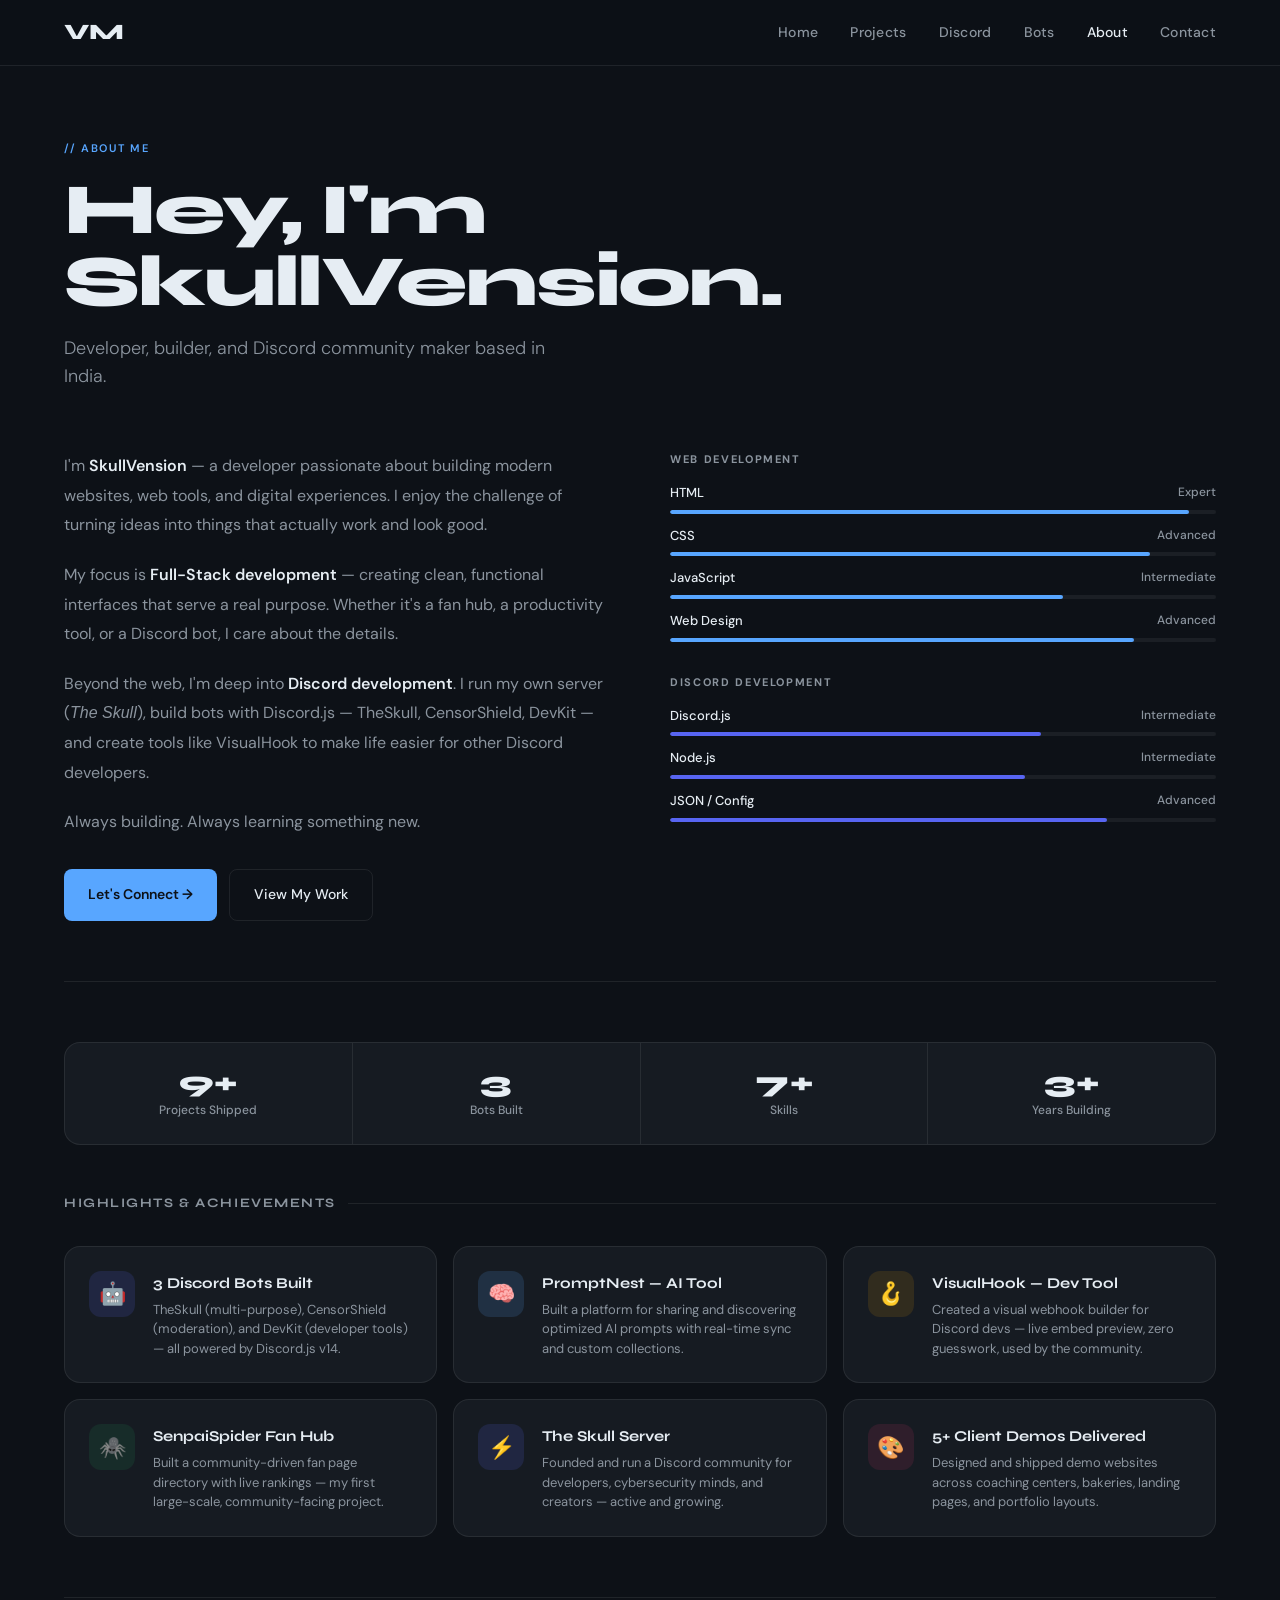
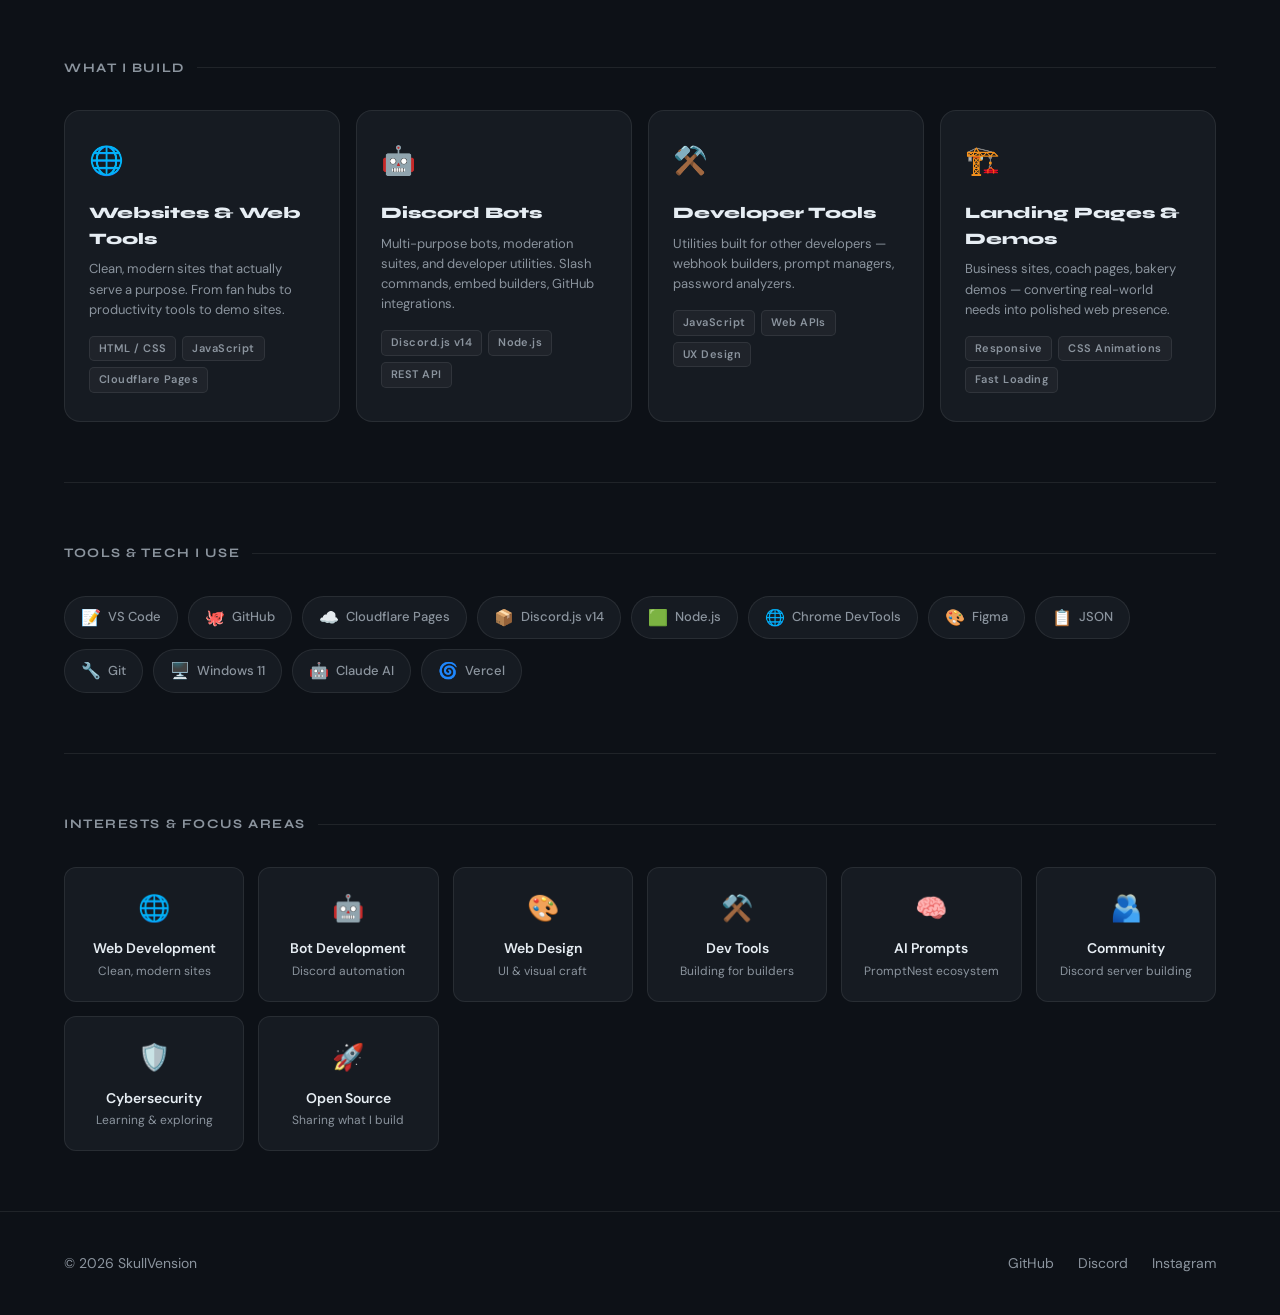
==== commit 10fba6a0: "Update index.html" ====
--- a/about.html
+++ b/about.html
@@ -3,8 +3,8 @@
 <head>
 <meta charset="UTF-8">
 <meta name="viewport" content="width=device-width, initial-scale=1.0">
-<title>About | Vihan Mishra</title>
-<meta name="description" content="About Vihan Mishra — developer, builder, and Discord community maker based in India.">
+<title>About | SkullVension</title>
+<meta name="description" content="About SkullVension — developer, builder, and Discord community maker based in India.">
 <link rel="preconnect" href="https://fonts.googleapis.com">
 <link rel="preconnect" href="https://fonts.gstatic.com" crossorigin>
 <link href="https://fonts.googleapis.com/css2?family=Syne:wght@400;500;600;700;800&family=DM+Sans:ital,opsz,wght@0,9..40,300;0,9..40,400;0,9..40,500;1,9..40,300&display=swap" rel="stylesheet">
@@ -28,7 +28,7 @@
 <main>
   <header class="page-header">
     <span class="page-tag">// about me</span>
-    <h1>Hey, I'm<br>Vihan.</h1>
+    <h1>Hey, I'm<br>SkullVension.</h1>
     <p>Developer, builder, and Discord community maker based in India.</p>
   </header>
 
@@ -36,7 +36,7 @@
   <section class="section" style="padding-top: 0;">
     <div class="about-grid">
       <div class="about-bio">
-        <p>I'm <strong>Vihan Mishra</strong> — a developer passionate about building modern websites, web tools, and digital experiences. I enjoy the challenge of turning ideas into things that actually work and look good.</p>
+        <p>I'm <strong>SkullVension</strong> — a developer passionate about building modern websites, web tools, and digital experiences. I enjoy the challenge of turning ideas into things that actually work and look good.</p>
         <p>My focus is <strong>Full-Stack development</strong> — creating clean, functional interfaces that serve a real purpose. Whether it's a fan hub, a productivity tool, or a Discord bot, I care about the details.</p>
         <p>Beyond the web, I'm deep into <strong>Discord development</strong>. I run my own server (<em>The Skull</em>), build bots with Discord.js — TheSkull, CensorShield, DevKit — and create tools like VisualHook to make life easier for other Discord developers.</p>
         <p>Always building. Always learning something new.</p>
@@ -282,7 +282,7 @@
 </main>
 
 <footer class="footer">
-  <span>© 2026 Vihan Mishra</span>
+  <span>© 2026 SkullVension</span>
   <div class="footer-links">
     <a href="https://github.com/skullvension" target="_blank" rel="noopener">GitHub</a>
     <a href="https://discord.com/invite/7tSPQjtkhz" target="_blank" rel="noopener">Discord</a>
@@ -293,3 +293,5 @@
 <script src="js/nav.js"></script>
 </body>
 </html>
+
+
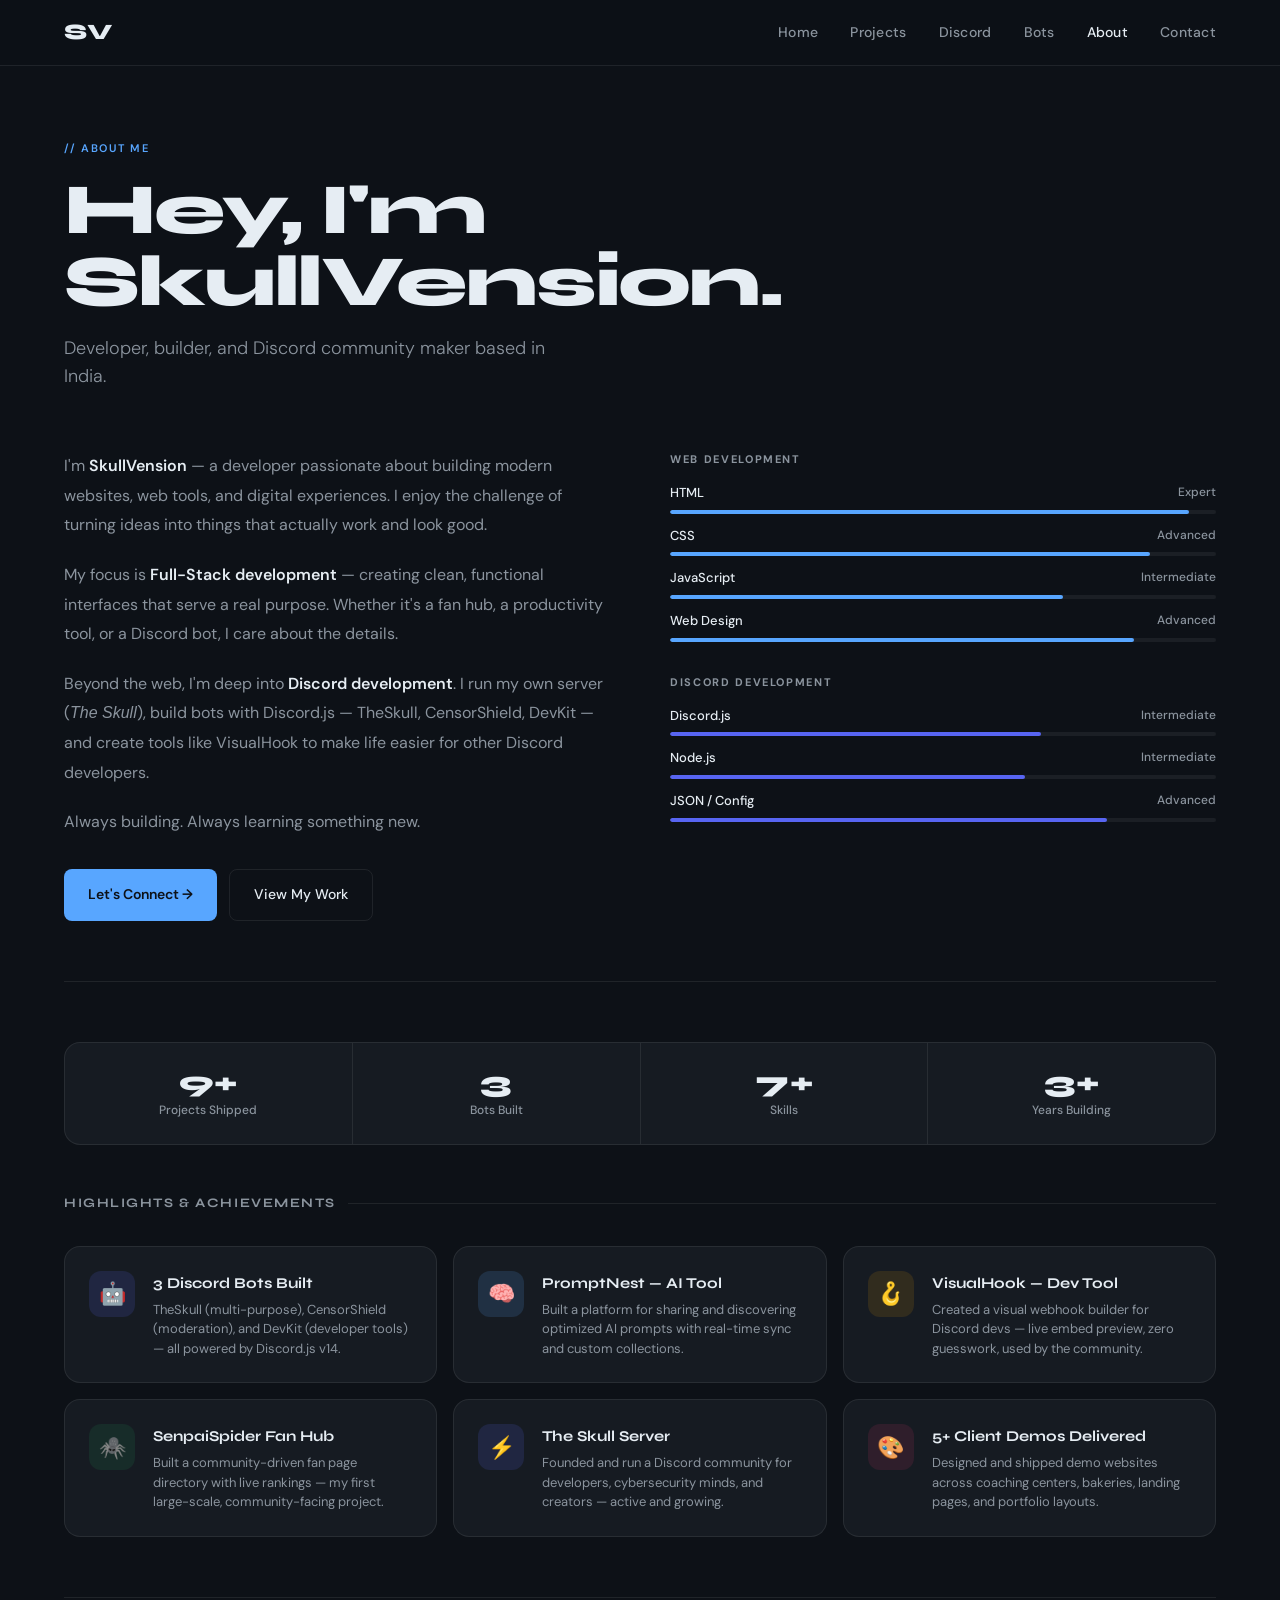
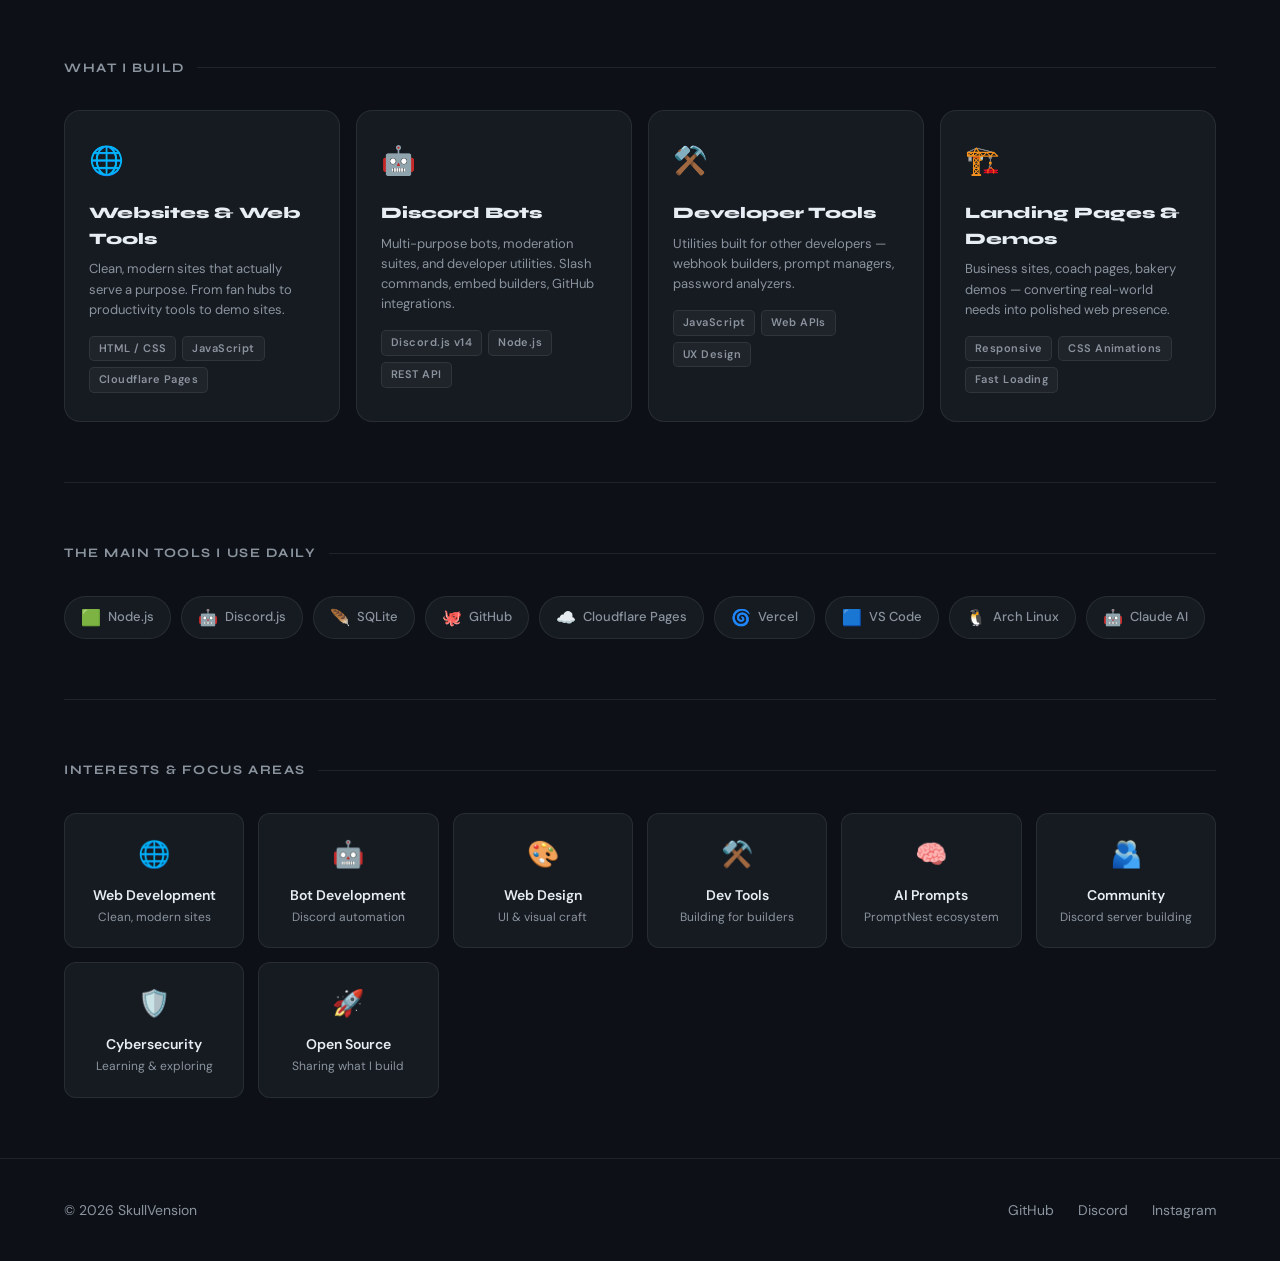
==== commit baf8e869: "Update portfolio styling, fix logos, and structure discord showcase" ====
--- a/about.html
+++ b/about.html
@@ -13,7 +13,7 @@
 </head>
 <body>
 <nav class="nav">
-  <a href="index.html" class="nav-logo">VM</a>
+  <a href="index.html" class="nav-logo">SV</a>
   <div class="nav-links">
     <a href="index.html">Home</a>
     <a href="projects.html">Projects</a>
@@ -214,20 +214,17 @@
 
   <!-- ── TOOLS I USE ── -->
   <section class="section">
-    <div class="section-title">Tools &amp; Tech I Use</div>
+    <div class="section-title">The main tools I use daily</div>
     <div class="tools-mosaic">
-      <div class="tool-pill"><span>📝</span> VS Code</div>
+      <div class="tool-pill"><span>🟩</span> Node.js</div>
+      <div class="tool-pill"><span>🤖</span> Discord.js</div>
+      <div class="tool-pill"><span>🪶</span> SQLite</div>
       <div class="tool-pill"><span>🐙</span> GitHub</div>
       <div class="tool-pill"><span>☁️</span> Cloudflare Pages</div>
-      <div class="tool-pill"><span>📦</span> Discord.js v14</div>
-      <div class="tool-pill"><span>🟩</span> Node.js</div>
-      <div class="tool-pill"><span>🌐</span> Chrome DevTools</div>
-      <div class="tool-pill"><span>🎨</span> Figma</div>
-      <div class="tool-pill"><span>📋</span> JSON</div>
-      <div class="tool-pill"><span>🔧</span> Git</div>
-      <div class="tool-pill"><span>🖥️</span> Windows 11</div>
+      <div class="tool-pill"><span>🌀</span> Vercel</div>
+      <div class="tool-pill"><span>🟦</span> VS Code</div>
+      <div class="tool-pill"><span>🐧</span> Arch Linux</div>
       <div class="tool-pill"><span>🤖</span> Claude AI</div>
-      <div class="tool-pill"><span>🌀</span> Vercel</div>
     </div>
   </section>
 
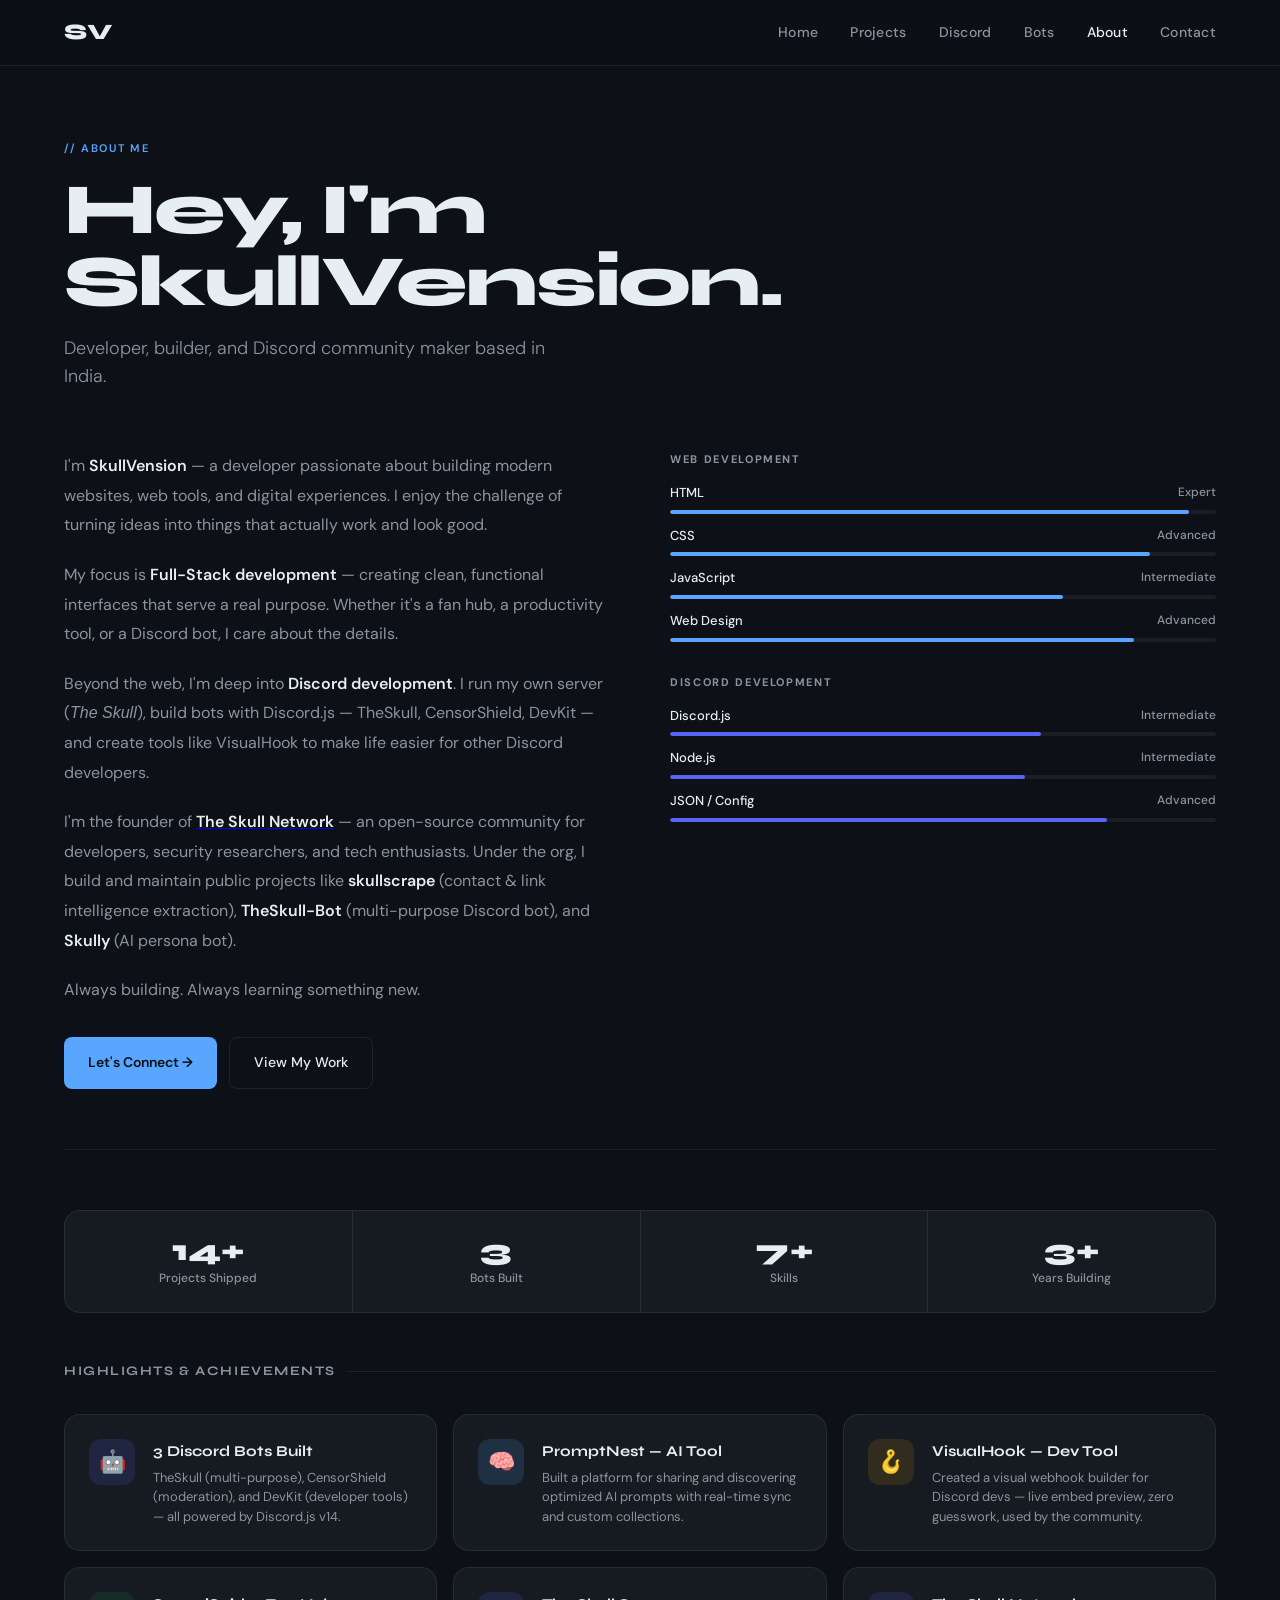
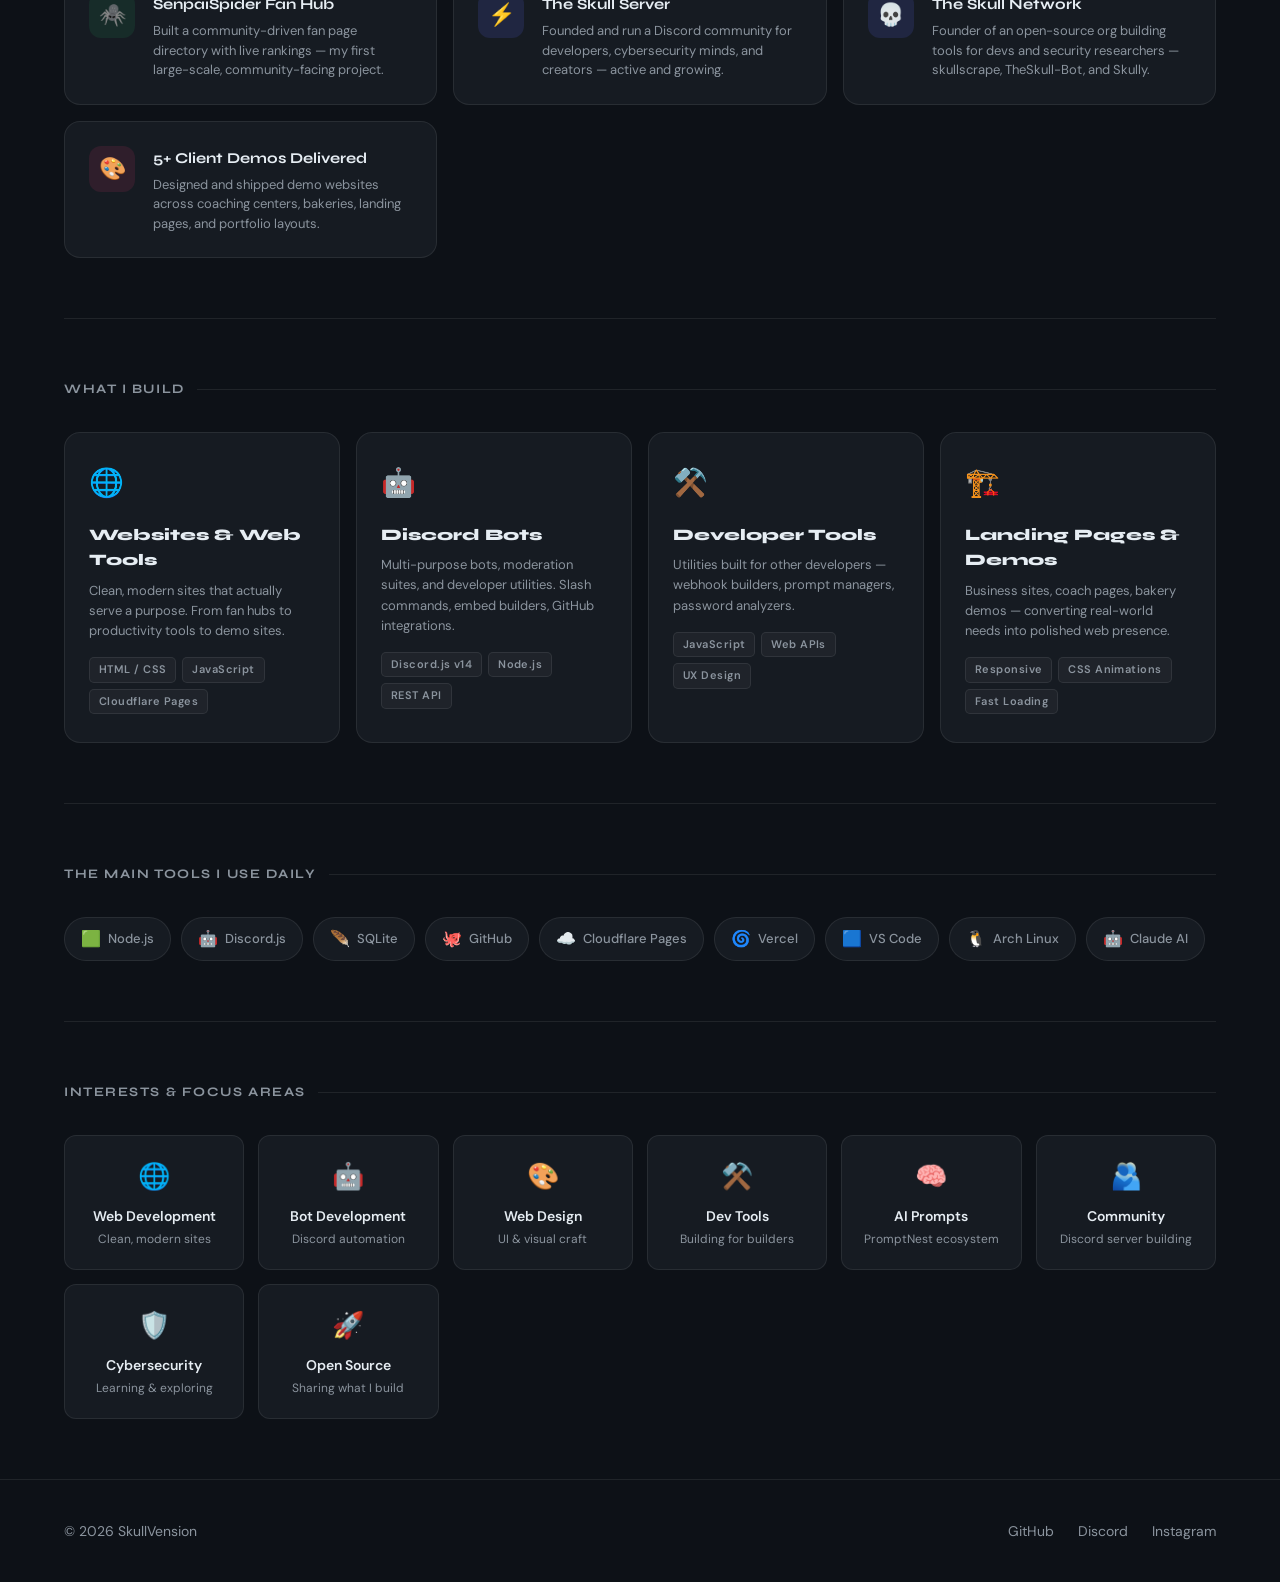
==== commit d96fb368: "Add The Skull Network projects and update about section - Add skullscrape, TheSkull-Bot, and Skully " ====
--- a/about.html
+++ b/about.html
@@ -39,6 +39,7 @@
         <p>I'm <strong>SkullVension</strong> — a developer passionate about building modern websites, web tools, and digital experiences. I enjoy the challenge of turning ideas into things that actually work and look good.</p>
         <p>My focus is <strong>Full-Stack development</strong> — creating clean, functional interfaces that serve a real purpose. Whether it's a fan hub, a productivity tool, or a Discord bot, I care about the details.</p>
         <p>Beyond the web, I'm deep into <strong>Discord development</strong>. I run my own server (<em>The Skull</em>), build bots with Discord.js — TheSkull, CensorShield, DevKit — and create tools like VisualHook to make life easier for other Discord developers.</p>
+        <p>I'm the founder of <a href="https://github.com/TheSkullNetwork" target="_blank" rel="noopener"><strong>The Skull Network</strong></a> — an open-source community for developers, security researchers, and tech enthusiasts. Under the org, I build and maintain public projects like <strong>skullscrape</strong> (contact &amp; link intelligence extraction), <strong>TheSkull-Bot</strong> (multi-purpose Discord bot), and <strong>Skully</strong> (AI persona bot).</p>
         <p>Always building. Always learning something new.</p>
         <div style="margin-top: 32px; display: flex; gap: 12px; flex-wrap: wrap;">
           <a href="contact.html" style="display:inline-flex;align-items:center;gap:8px;background:var(--accent);color:#0d1117;padding:12px 24px;border-radius:8px;font-weight:600;font-size:14px;text-decoration:none;">Let's Connect →</a>
@@ -96,7 +97,7 @@
   <section class="section">
     <div class="about-stats">
       <div class="about-stat">
-        <div class="as-num">9+</div>
+        <div class="as-num">14+</div>
         <div class="as-label">Projects Shipped</div>
       </div>
       <div class="about-stat">
@@ -149,6 +150,13 @@
         <div class="achievement-content">
           <h4>The Skull Server</h4>
           <p>Founded and run a Discord community for developers, cybersecurity minds, and creators — active and growing.</p>
+        </div>
+      </div>
+      <div class="achievement-card">
+        <div class="achievement-icon purple">💀</div>
+        <div class="achievement-content">
+          <h4>The Skull Network</h4>
+          <p>Founder of an open-source org building tools for devs and security researchers — skullscrape, TheSkull-Bot, and Skully.</p>
         </div>
       </div>
       <div class="achievement-card">
@@ -288,6 +296,7 @@
 </footer>
 
 <script src="js/nav.js"></script>
+<script src="js/site.js"></script>
 </body>
 </html>
 
--- a/css/shared.css
+++ b/css/shared.css
@@ -27,8 +27,6 @@
   line-height: 1.6;
   -webkit-font-smoothing: antialiased;
 }
-
-/* NAV */
 .nav {
   position: fixed;
   top: 0;
@@ -91,8 +89,6 @@
   }
   .nav-links.open { display: flex; }
 }
-
-/* FOOTER */
 .footer {
   border-top: 1px solid var(--border);
   padding: 40px 5vw;
@@ -114,8 +110,6 @@
   transition: color 0.2s;
 }
 .footer-links a:hover { color: var(--accent); }
-
-/* PAGE HEADER */
 .page-header {
   padding: 140px 5vw 60px;
 }
@@ -144,8 +138,6 @@
   font-weight: 300;
   line-height: 1.6;
 }
-
-/* SECTION */
 .section {
   padding: 60px 5vw;
 }
@@ -167,15 +159,11 @@
   height: 1px;
   background: var(--border);
 }
-
-/* CARDS GRID */
 .cards-grid {
   display: grid;
   grid-template-columns: repeat(auto-fill, minmax(300px, 1fr));
   gap: 20px;
 }
-
-/* PROJECT CARD */
 .project-card {
   background: var(--surface);
   border: 1px solid var(--border);
@@ -254,8 +242,6 @@
   cursor: default;
   pointer-events: none;
 }
-
-/* SKILL TAG */
 .skill-tags {
   display: flex;
   flex-wrap: wrap;
@@ -276,10 +262,68 @@
   color: var(--accent);
   background: var(--accent-dim);
 }
-
-/* DIVIDER LINE */
 .divider {
   height: 1px;
   background: var(--border);
   margin: 0 5vw;
 }
+
+.reveal {
+  opacity: 0;
+  transform: translateY(24px);
+  transition: opacity 0.6s ease, transform 0.6s ease;
+}
+.reveal.revealed {
+  opacity: 1;
+  transform: translateY(0);
+}
+@media (prefers-reduced-motion: reduce) {
+  .reveal {
+    opacity: 1;
+    transform: none;
+    transition: none;
+  }
+}
+
+.back-to-top {
+  position: fixed;
+  bottom: 28px;
+  right: 28px;
+  z-index: 90;
+  width: 44px;
+  height: 44px;
+  border-radius: 50%;
+  border: 1px solid var(--border);
+  background: var(--surface);
+  color: var(--text-primary);
+  font-size: 18px;
+  line-height: 1;
+  cursor: pointer;
+  opacity: 0;
+  visibility: hidden;
+  transform: translateY(10px);
+  transition: all 0.25s;
+}
+.back-to-top.visible {
+  opacity: 1;
+  visibility: visible;
+  transform: translateY(0);
+}
+.back-to-top:hover {
+  border-color: var(--accent);
+  color: var(--accent);
+}
+
+.skull-drop {
+  position: fixed;
+  top: -60px;
+  z-index: 9999;
+  pointer-events: none;
+  user-select: none;
+  animation: skull-fall linear forwards;
+}
+@keyframes skull-fall {
+  to {
+    transform: translateY(115vh) rotate(var(--spin, 360deg));
+  }
+}
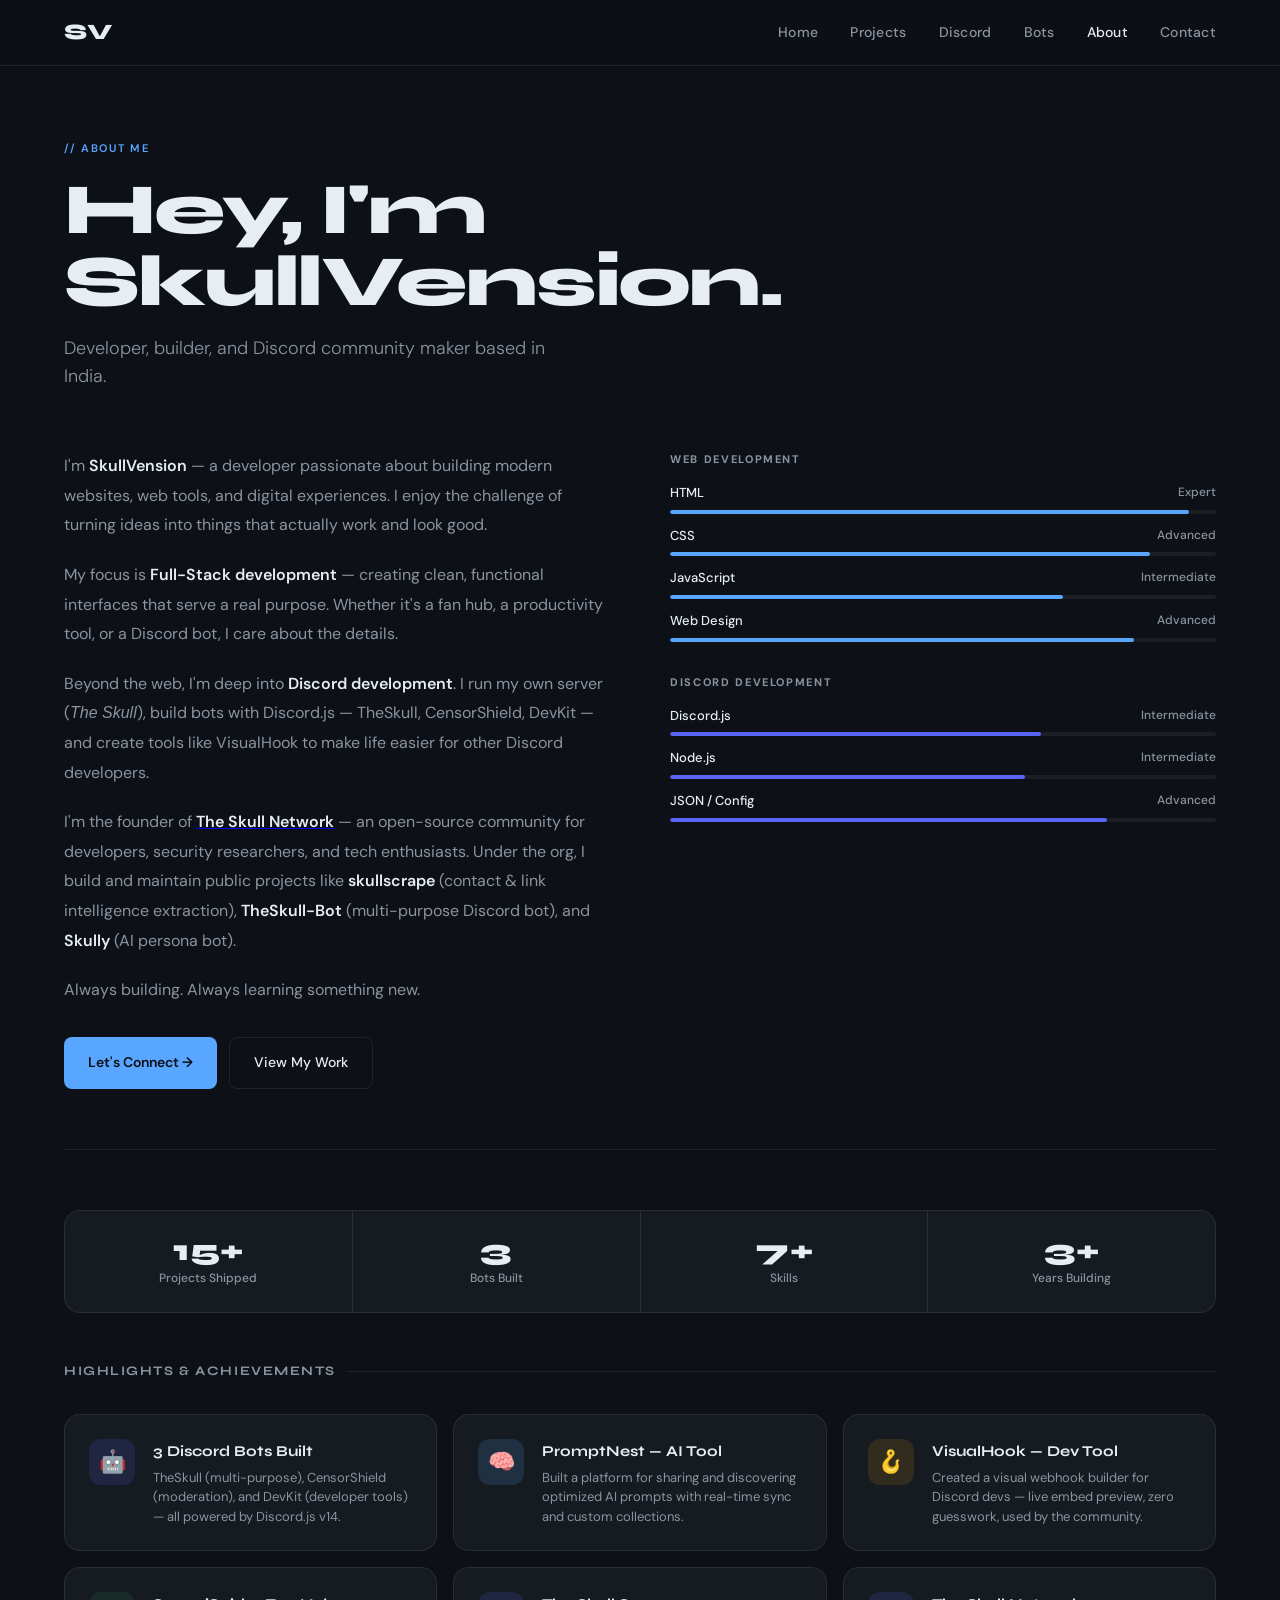
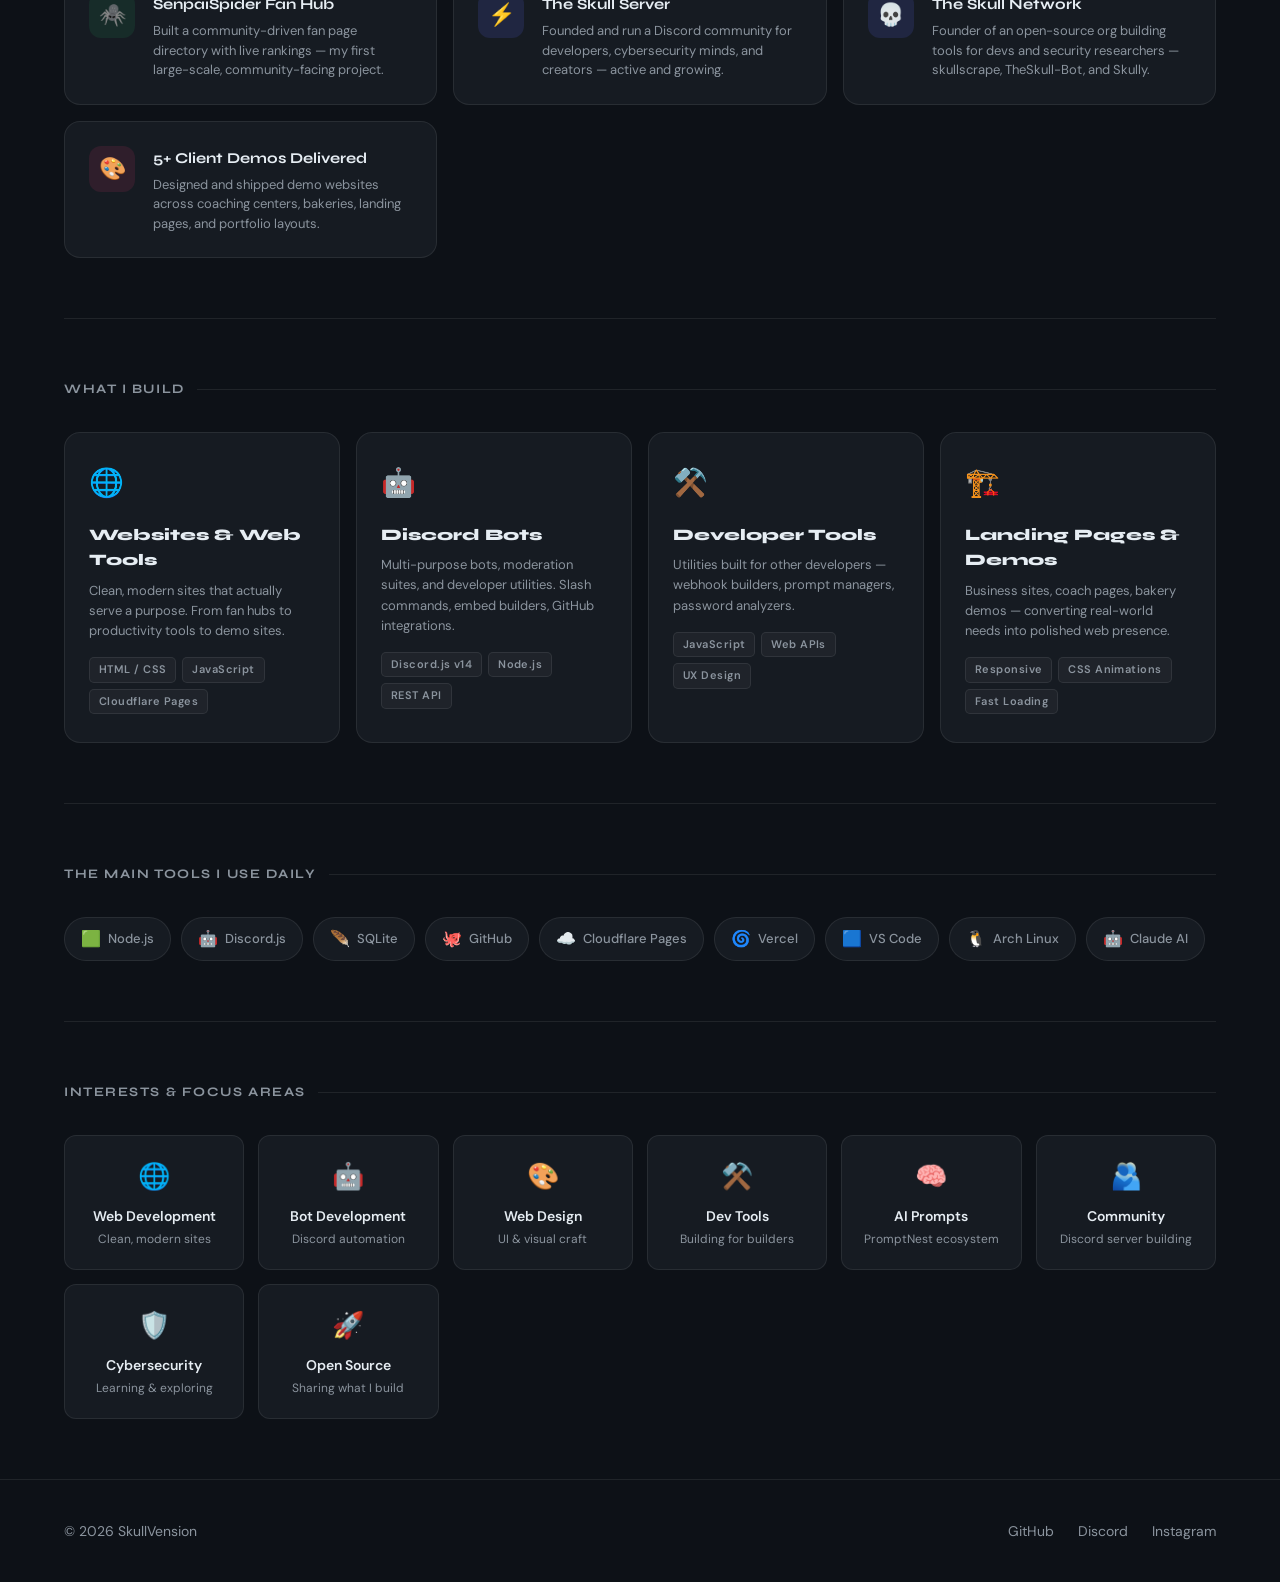
==== commit 91af123b: "Add TheSkull-Website project and bump project count - Add TheSkull-Website to the projects page with" ====
--- a/about.html
+++ b/about.html
@@ -97,7 +97,7 @@
   <section class="section">
     <div class="about-stats">
       <div class="about-stat">
-        <div class="as-num">14+</div>
+        <div class="as-num">15+</div>
         <div class="as-label">Projects Shipped</div>
       </div>
       <div class="about-stat">
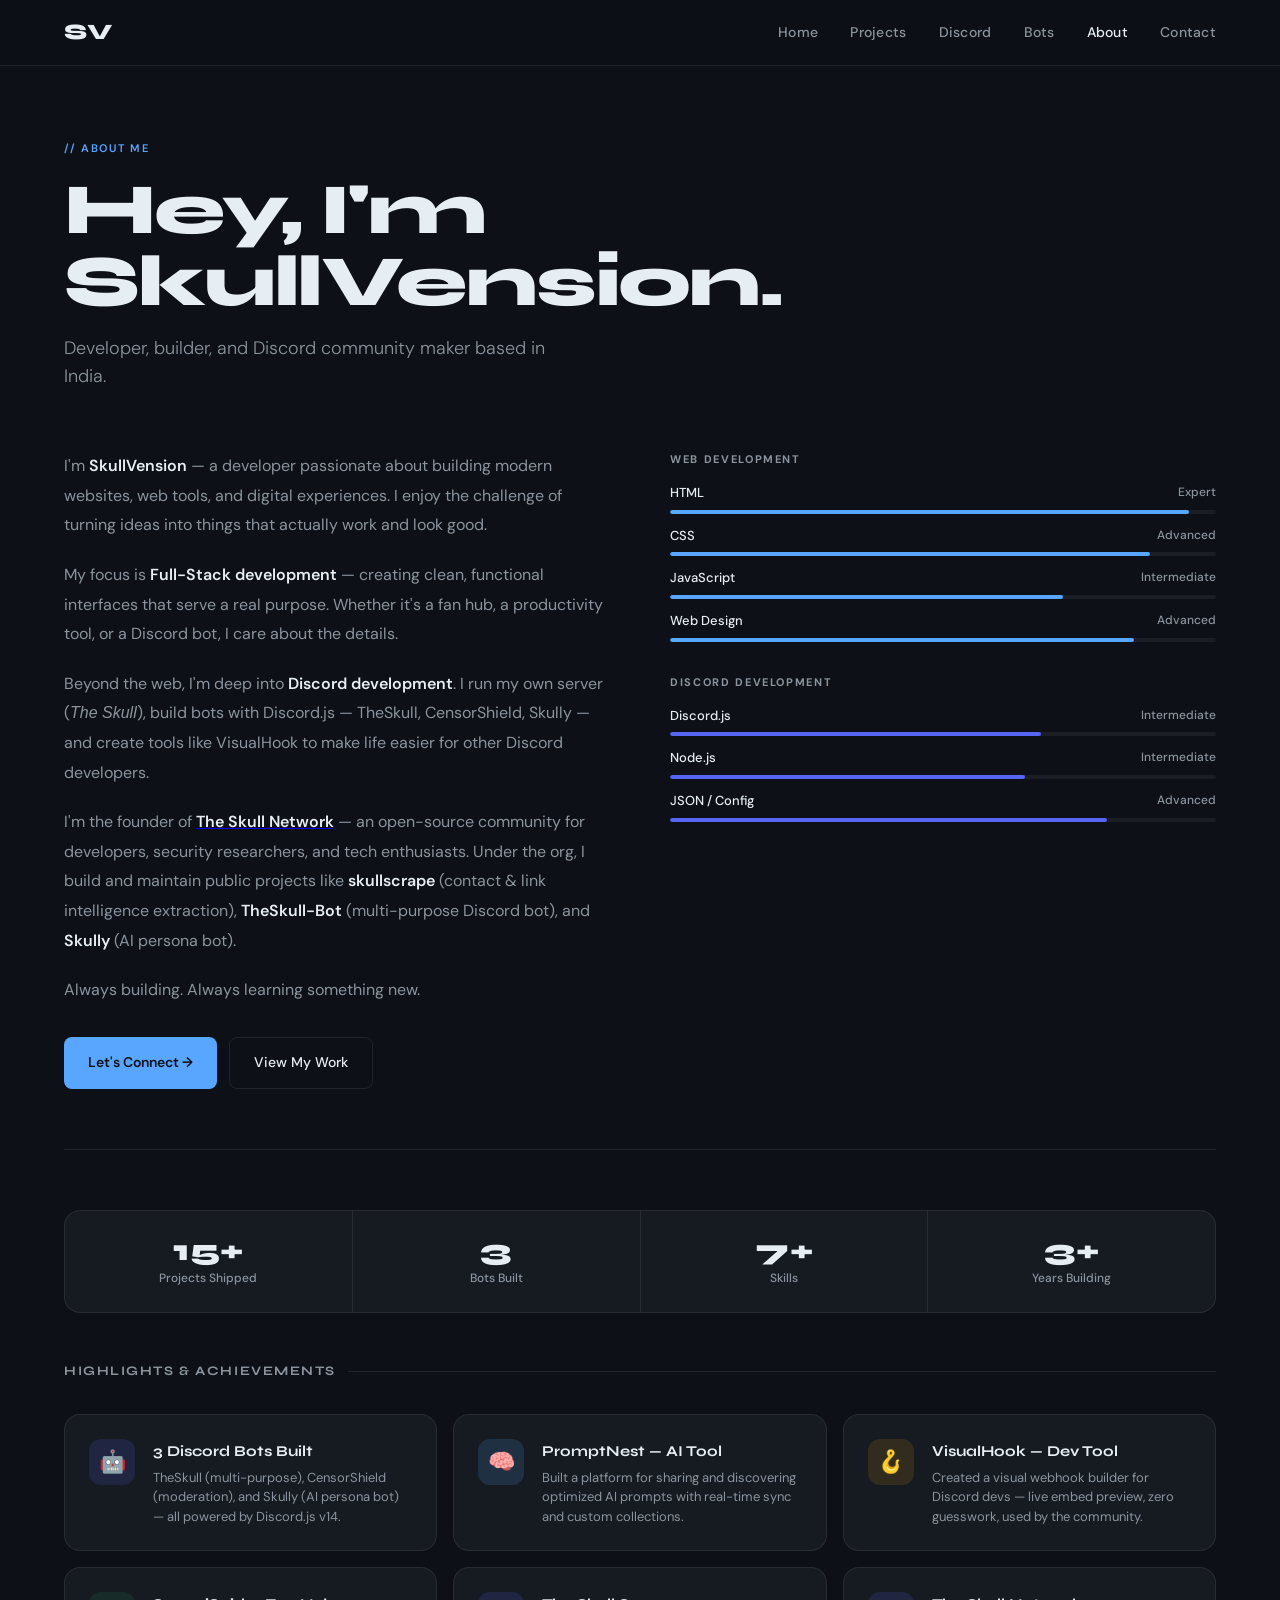
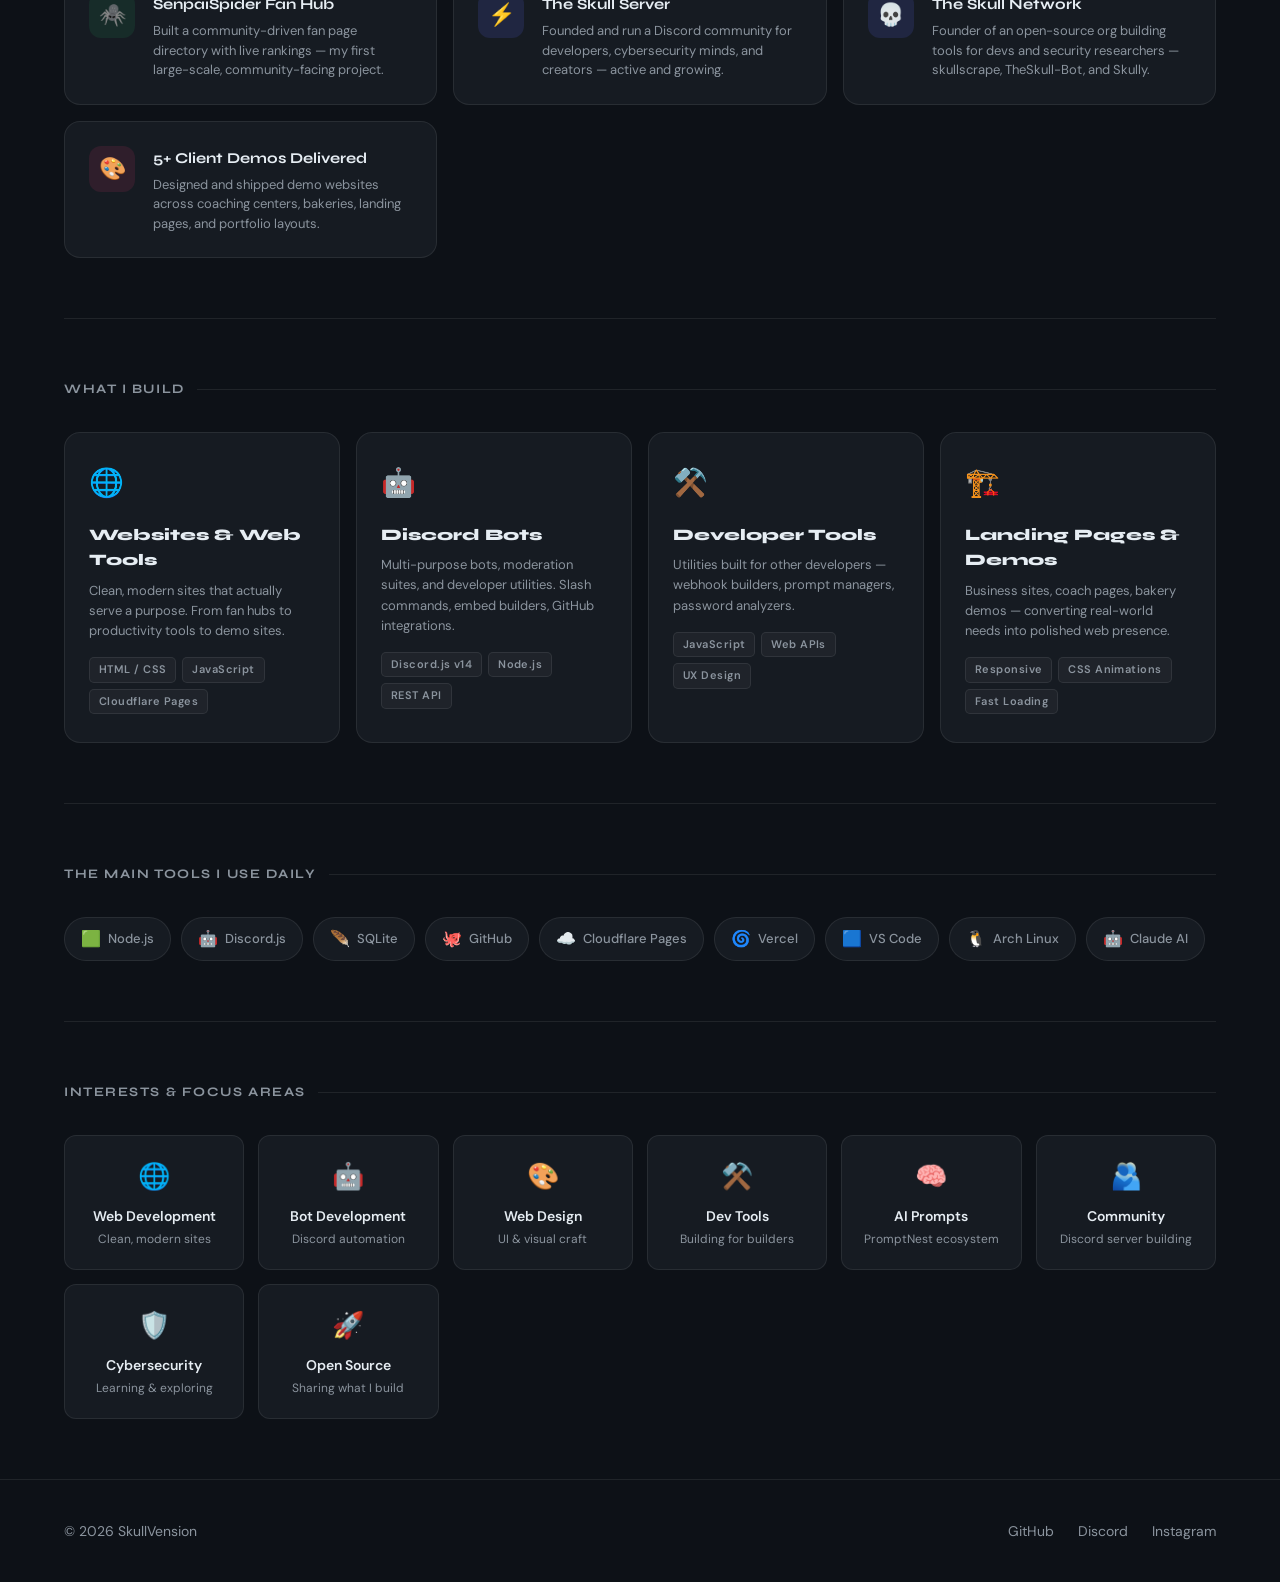
==== commit 2b25546d: "Update bots, fix index stats, and replace DevKit with Skully - bots.html: fix TheSkull GitHub link (" ====
--- a/about.html
+++ b/about.html
@@ -38,7 +38,7 @@
       <div class="about-bio">
         <p>I'm <strong>SkullVension</strong> — a developer passionate about building modern websites, web tools, and digital experiences. I enjoy the challenge of turning ideas into things that actually work and look good.</p>
         <p>My focus is <strong>Full-Stack development</strong> — creating clean, functional interfaces that serve a real purpose. Whether it's a fan hub, a productivity tool, or a Discord bot, I care about the details.</p>
-        <p>Beyond the web, I'm deep into <strong>Discord development</strong>. I run my own server (<em>The Skull</em>), build bots with Discord.js — TheSkull, CensorShield, DevKit — and create tools like VisualHook to make life easier for other Discord developers.</p>
+        <p>Beyond the web, I'm deep into <strong>Discord development</strong>. I run my own server (<em>The Skull</em>), build bots with Discord.js — TheSkull, CensorShield, Skully — and create tools like VisualHook to make life easier for other Discord developers.</p>
         <p>I'm the founder of <a href="https://github.com/TheSkullNetwork" target="_blank" rel="noopener"><strong>The Skull Network</strong></a> — an open-source community for developers, security researchers, and tech enthusiasts. Under the org, I build and maintain public projects like <strong>skullscrape</strong> (contact &amp; link intelligence extraction), <strong>TheSkull-Bot</strong> (multi-purpose Discord bot), and <strong>Skully</strong> (AI persona bot).</p>
         <p>Always building. Always learning something new.</p>
         <div style="margin-top: 32px; display: flex; gap: 12px; flex-wrap: wrap;">
@@ -121,7 +121,7 @@
         <div class="achievement-icon purple">🤖</div>
         <div class="achievement-content">
           <h4>3 Discord Bots Built</h4>
-          <p>TheSkull (multi-purpose), CensorShield (moderation), and DevKit (developer tools) — all powered by Discord.js v14.</p>
+          <p>TheSkull (multi-purpose), CensorShield (moderation), and Skully (AI persona bot) — all powered by Discord.js v14.</p>
         </div>
       </div>
       <div class="achievement-card">
